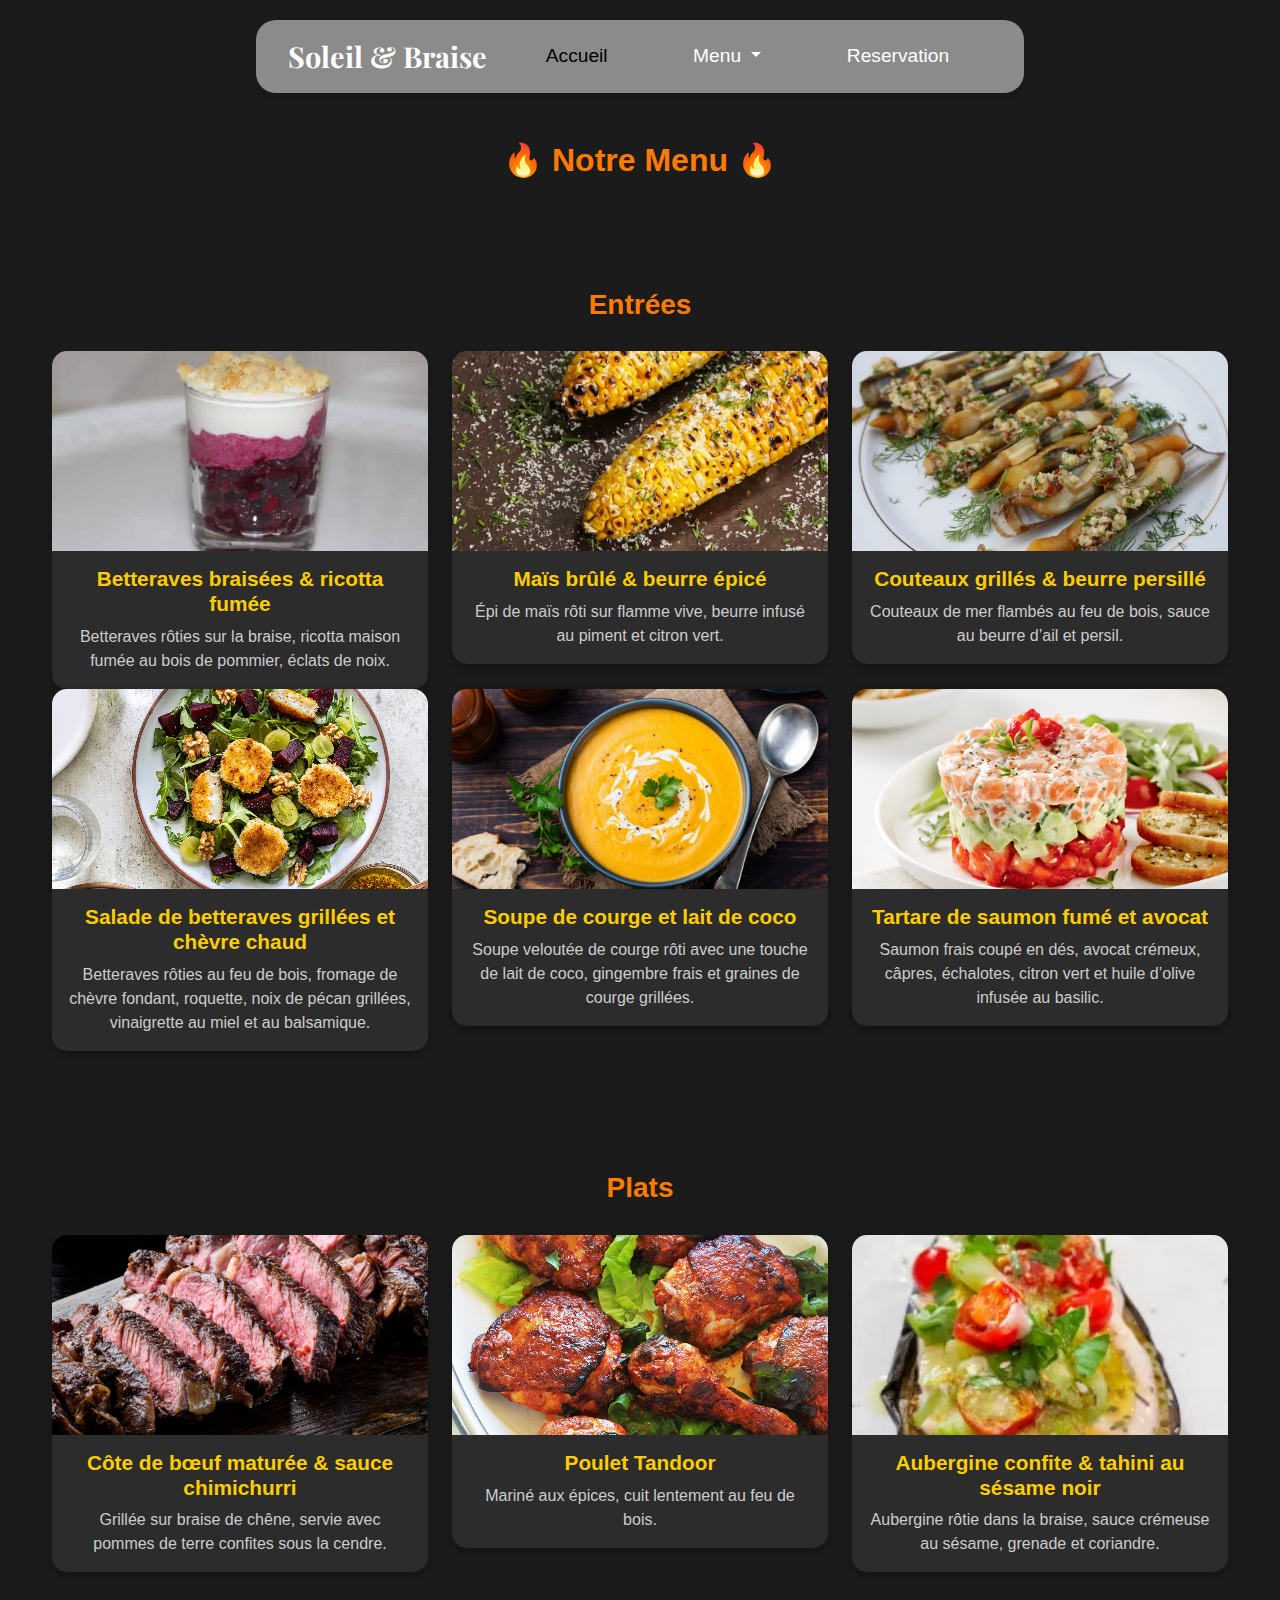
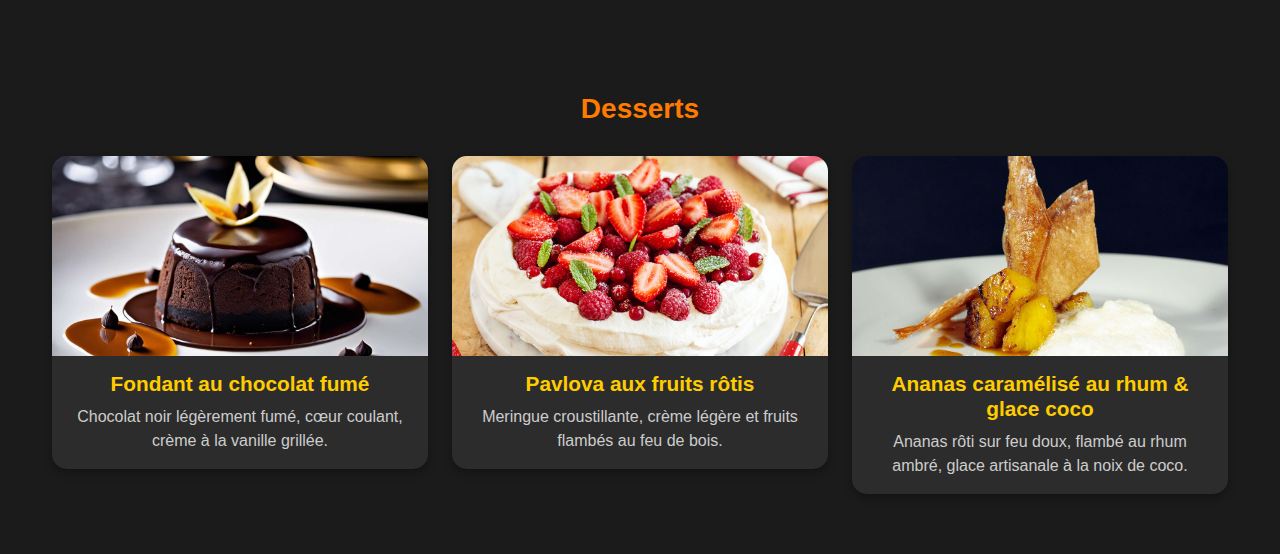
==== src/menu.html @ 096afcff "feat: :art: Ajout entrées" ====
<!DOCTYPE html>
<html lang="fr">
<head>
    <meta charset="UTF-8">
    <meta name="viewport" content="width=device-width, initial-scale=1.0">
    <link href="https://cdn.jsdelivr.net/npm/bootstrap@5.3.3/dist/css/bootstrap.min.css" rel="stylesheet">
    <link rel="stylesheet" href="../assets/css/style.css">
    <link href="https://fonts.googleapis.com/css2?family=Playfair+Display:wght@700&family=Roboto:wght@400;500&display=swap" rel="stylesheet">
    
    <title>Menu</title>
</head>
<body>
    <header >
        <nav class="navbar navbar-expand-lg bg-body-tertiary custom-navbar">
            <div class="container-fluid">
              <a class="navbar-brand" href="#">Soleil & Braise</a>
              <button class="navbar-toggler" type="button" data-bs-toggle="collapse" data-bs-target="#navbarNav" aria-controls="navbarNav" aria-expanded="false" aria-label="Toggle navigation">
                <span class="navbar-toggler-icon"></span>
              </button>
              <div class="collapse navbar-collapse" id="navbarNav">
                <ul class="navbar-nav">
                  <li class="nav-item">
                    <a class="nav-link active" aria-current="page" href="accueil.html">Accueil</a>
                  </li>
                  <li class="nav-item dropdown">
                    <a class="nav-link dropdown-toggle" href="menu.html" role="button" data-bs-toggle="dropdown" aria-expanded="false">
                      Menu
                    </a>
                    <ul class="dropdown-menu">
                      <li><a class="dropdown-item" href="#entrees">Entrées</a></li>
                      <li><a class="dropdown-item" href="#plats">Plats</a></li>
                      <li><a class="dropdown-item" href="#desserts">Desserts</a></li>
                      <li><a class="dropdown-item" href="menu.html.#boisson">Boissons</a></li>
                    </ul>
                  </li>
                  <li class="nav-item">
                    <a class="nav-link" href="reservation.html">Reservation</a>
                  </li>
                  
                </ul>
              </div>
            </div>
        </nav>
    </header>
    <main>

        <div class="container mt-5">
            <h2 class="text-center mb-5">🔥 Notre Menu 🔥</h2>
    
            <!-- Entrées -->
            <section class="menu-section" id="entrees">
                <h3>Entrées</h3>
                <div id="Entrées" class="row">
                    <div class="col-md-4">
                        <div class="card text-center">
                            <img src="../assets/img/bettrave.jpg" class="card-img-top" alt="Betteraves braisées">
                            <div class="card-body">
                                <h5 class="card-title">Betteraves braisées & ricotta fumée</h5>
                                <p class="card-text">Betteraves rôties sur la braise, ricotta maison fumée au bois de pommier, éclats de noix.</p>
                            </div>
                        </div>
                    </div>
                    <div class="col-md-4">
                        <div class="card text-center">
                            <img src="../assets/img/mais.avif" class="card-img-top" alt="Maïs brûlé">
                            <div class="card-body">
                                <h5 class="card-title">Maïs brûlé & beurre épicé</h5>
                                <p class="card-text">Épi de maïs rôti sur flamme vive, beurre infusé au piment et citron vert.</p>
                            </div>
                        </div>
                    </div>
                    <div class="col-md-4">
                        <div class="card text-center">
                            <img src="../assets/img/Couteau.webp" class="card-img-top" alt="Couteaux grillés">
                            <div class="card-body">
                                <h5 class="card-title">Couteaux grillés & beurre persillé</h5>
                                <p class="card-text">Couteaux de mer flambés au feu de bois, sauce au beurre d’ail et persil.</p>
                            </div>
                        </div>
                    </div>
                    
                    <div class="col-md-4">
                        <div class="card text-center">
                            <img src="../assets/img/salade chevre raisin betterave.jpg" class="card-img-top" alt="Salade de betteraves grillées et chèvre chaud">
                            <div class="card-body">
                                <h5 class="card-title">Salade de betteraves grillées et chèvre chaud</h5>
                                <p class="card-text">Betteraves rôties au feu de bois, fromage de chèvre fondant, roquette, noix de pécan grillées, vinaigrette au miel et au balsamique.</p>
                            </div>
                        </div>
                    </div>

                    <div class="col-md-4">
                        <div class="card text-center">
                            <img src="../assets/img/courge.jpg" class="card-img-top" alt="Soupe de courge et lait de coco">
                            <div class="card-body">
                                <h5 class="card-title">Soupe de courge et lait de coco</h5>
                                <p class="card-text">Soupe veloutée de courge rôti avec une touche de lait de coco, gingembre frais et graines de courge grillées.</p>
                            </div>
                        </div>
                    </div>

                    <div class="col-md-4">
                        <div class="card text-center">
                            <img src="../assets/img/tartar.jpg" class="card-img-top" alt="Tartare de saumon fumé et avocat">
                            <div class="card-body">
                                <h5 class="card-title">Tartare de saumon fumé et avocat</h5>
                                <p class="card-text">Saumon frais coupé en dés, avocat crémeux, câpres, échalotes, citron vert et huile d’olive infusée au basilic.</p>
                            </div>
                        </div>
                    </div>
                </div>
            </section>
    
            <!-- Plats -->
            <section class="menu-section" id="plats">
                <h3>Plats</h3>
                <div id="Plats" class="row">
                    <div class="col-md-4">
                        <div class="card text-center">
                            <img src="../assets/img/cote-de-boeuf.jpeg" class="card-img-top" alt="Côte de bœuf">
                            <div class="card-body">
                                <h5 class="card-title">Côte de bœuf maturée & sauce chimichurri</h5>
                                <p class="card-text">Grillée sur braise de chêne, servie avec pommes de terre confites sous la cendre.</p>
                            </div>
                        </div>
                    </div>
                    <div class="col-md-4">
                        <div class="card text-center">
                            <img src="../assets/img/poulet.jpg" class="card-img-top" alt="Poulet Tandoor">
                            <div class="card-body">
                                <h5 class="card-title">Poulet Tandoor</h5>
                                <p class="card-text">Mariné aux épices, cuit lentement au feu de bois.</p>
                            </div>
                        </div>
                    </div>
                    <div class="col-md-4">
                        <div class="card text-center">
                            <img src="../assets/img/aubergine.webp" class="card-img-top" alt="Aubergine confite">
                            <div class="card-body">
                                <h5 class="card-title">Aubergine confite & tahini au sésame noir</h5>
                                <p class="card-text">Aubergine rôtie dans la braise, sauce crémeuse au sésame, grenade et coriandre.</p>
                            </div>
                        </div>
                    </div>
                </div>
            </section>
            <!---Desserts-->
            <section class="menu-section" id="desserts">
                <h3>Desserts</h3>
                <div id="Desserts" class="row">
                    <div class="col-md-4">
                        <div class="card text-center">
                            <img src="../assets/img/fondant.jpg" class="card-img-top" alt="Fondant">
                            <div class="card-body">
                                <h5 class="card-title">Fondant au chocolat fumé</h5>
                                <p class="card-text">Chocolat noir légèrement fumé, cœur coulant, crème à la vanille grillée.</p>
                            </div>
                        </div>
                    </div>
                    <div class="col-md-4">
                        <div class="card text-center">
                            <img src="../assets/img/Pavlova.jpg" class="card-img-top" alt="Pavlova">
                            <div class="card-body">
                                <h5 class="card-title">Pavlova aux fruits rôtis</h5>
                                <p class="card-text">Meringue croustillante, crème légère et fruits flambés au feu de bois.</p>
                            </div>
                        </div>
                    </div>
                    <div class="col-md-4">
                        <div class="card text-center">
                            <img src="../assets/img/ananas.jpg" class="card-img-top" alt="ananas">
                            <div class="card-body">
                                <h5 class="card-title">Ananas caramélisé au rhum & glace coco</h5>
                                <p class="card-text">Ananas rôti sur feu doux, flambé au rhum ambré, glace artisanale à la noix de coco.</p>
                            </div>
                        </div>
                    </div>
                </div>
            </section>
        </div>
    </main>
    <script src="https://cdn.jsdelivr.net/npm/bootstrap@5.3.3/dist/js/bootstrap.bundle.min.js"></script>
</body>
</html>
---- assets/css/style.css ----
.custom-navbar {
    background-color: #8B8B8B !important;
    
    
    width: 60%; 
    margin: 20px auto; 
    border-radius: 20px; 
    padding: 10px 20px;
    box-shadow: 0px 4px 6px rgba(0, 0, 0, 0.1); 
    background-color: rgba(255, 255, 255, 0.9); 
    
    
}
.navbar-brand {
    font-family: 'Playfair Display', serif;
    font-size: 1.8rem;
    font-weight: bold;
    color: #fff; 
}
body {
    background-color: #1b1b1b;
    color: white;
    font-family: 'Poppins', sans-serif;
}
.reservation-container {
    max-width: 500px;
    margin: 50px auto;
    padding: 30px;
    background: #2c2c2c;
    border-radius: 15px;
    box-shadow: 0px 4px 8px rgba(0, 0, 0, 0.3);
}
.reservation-container h2 {
    text-align: center;
    color: #ff7b00;
    margin-bottom: 20px;
}
.btn-reserver {
    width: 100%;
    background: #ff7b00;
    color: white;
    font-size: 1.2rem;
    font-weight: bold;
}
.btn-reserver:hover {
    background: #ff5500;
}
.navbar-nav {
    width: 100%;
    display: flex;
    justify-content: space-around; 
}


.navbar-nav .nav-link {
    font-size: 1.2rem;
    color: #fff;
    padding: 10px 20px;
    border-radius: 20px;
}

.voir_menu{
    background-color: #C9A66B !important;
    color: #2C2C2C !important;
}

.reserver{
    background-color: #8B8B8B !important;
}
.description{
    display: flex;
    justify-content: center;
}
body {
    background-color: #1b1b1b; 
    color: #fff; 
    font-family: 'Poppins', sans-serif;
}

h2, h3 {
    color: #ff7b00; 
    font-weight: bold;
}

.container {
    max-width: 1200px;
    margin: auto;
}

.card {
    background: #2c2c2c; 
    border: none;
    border-radius: 15px; 
    box-shadow: 0px 4px 8px rgba(0, 0, 0, 0.3); 
}

.card:hover {
    transform: scale(1.05); 
    box-shadow: 0px 6px 12px rgba(0, 0, 0, 0.5);
}

.card-img-top {
    border-top-left-radius: 15px;
    border-top-right-radius: 15px;
    height: 200px;
    object-fit: cover;
}

.card-title {
    font-size: 1.3rem;
    color: #ffcc00; 
    font-weight: bold;
}

.card-text {
    color: #ccc;
}

.menu-section {
    padding: 60px 0;
    text-align: center;
}

.menu-section h3 {
    margin-bottom: 30px;
}

/* Responsive Design */
@media (max-width: 768px) {
    .card {
        margin-bottom: 20px;
    }
}
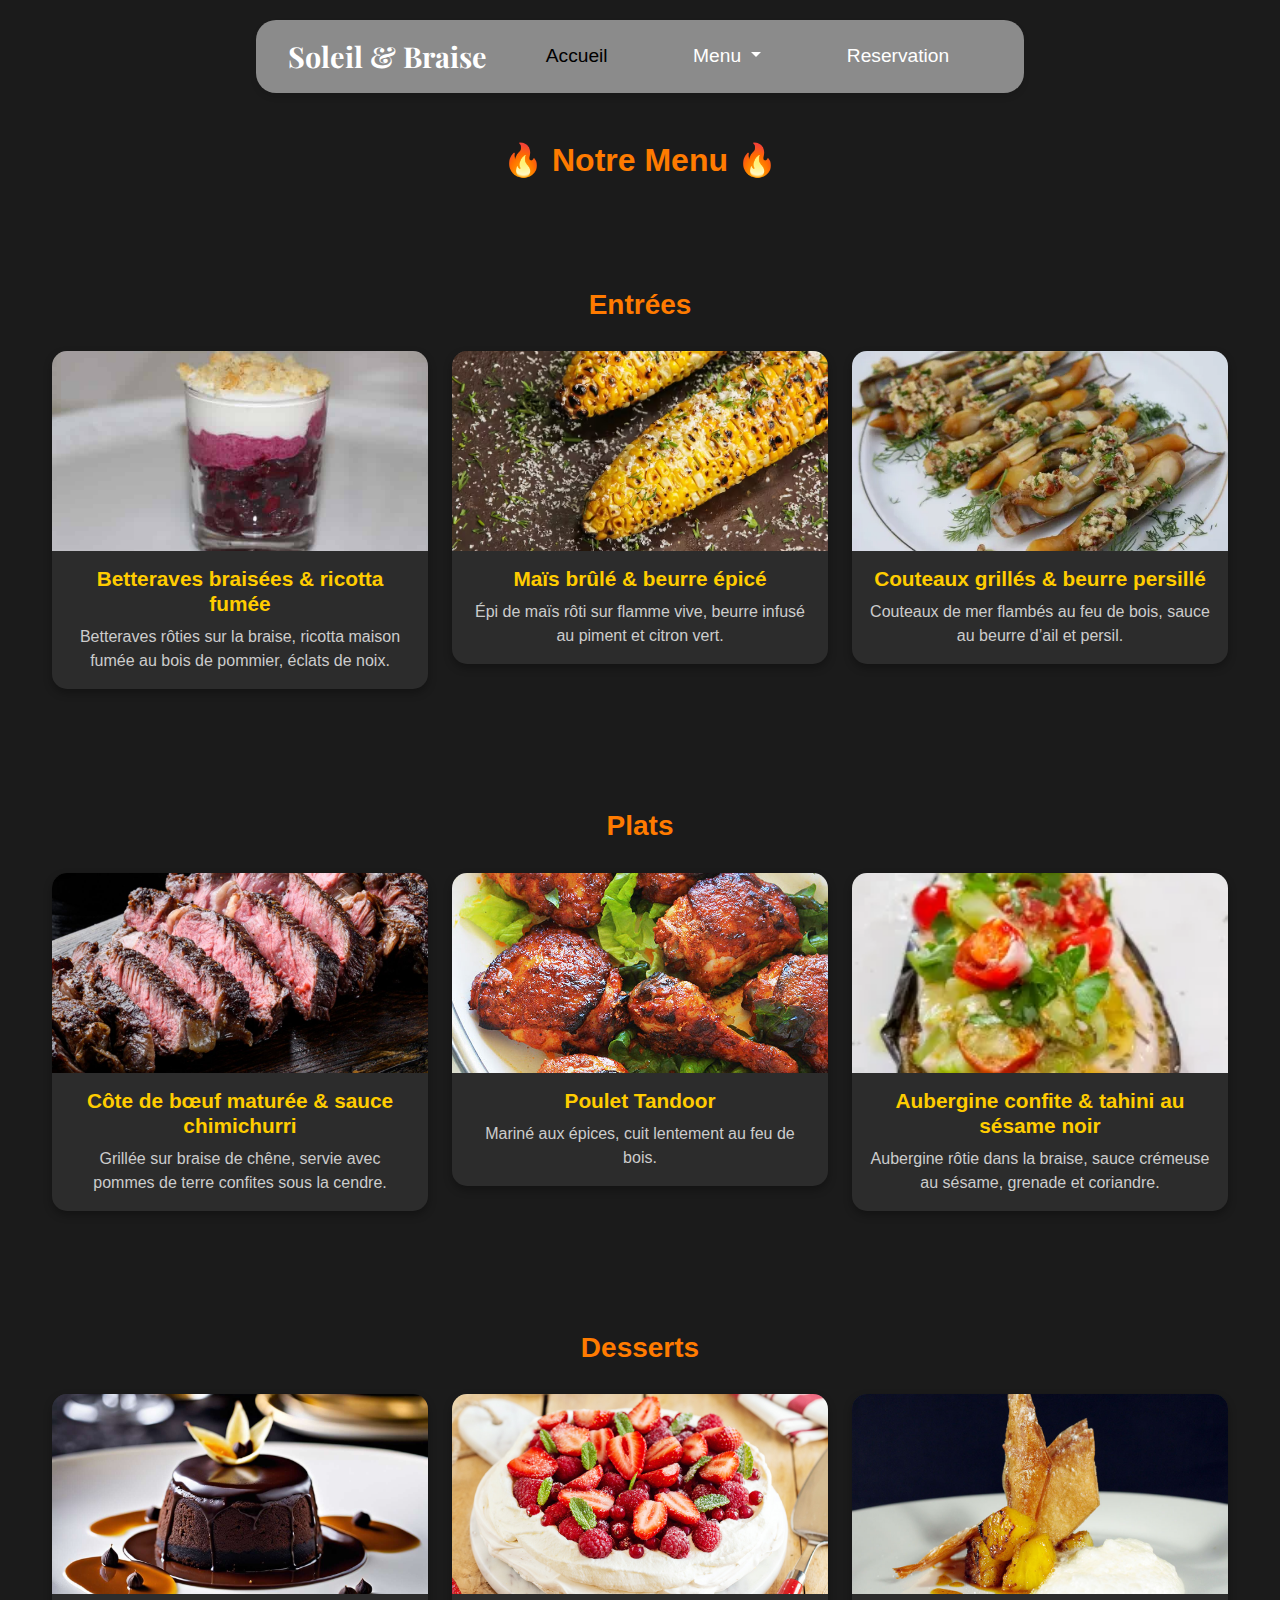
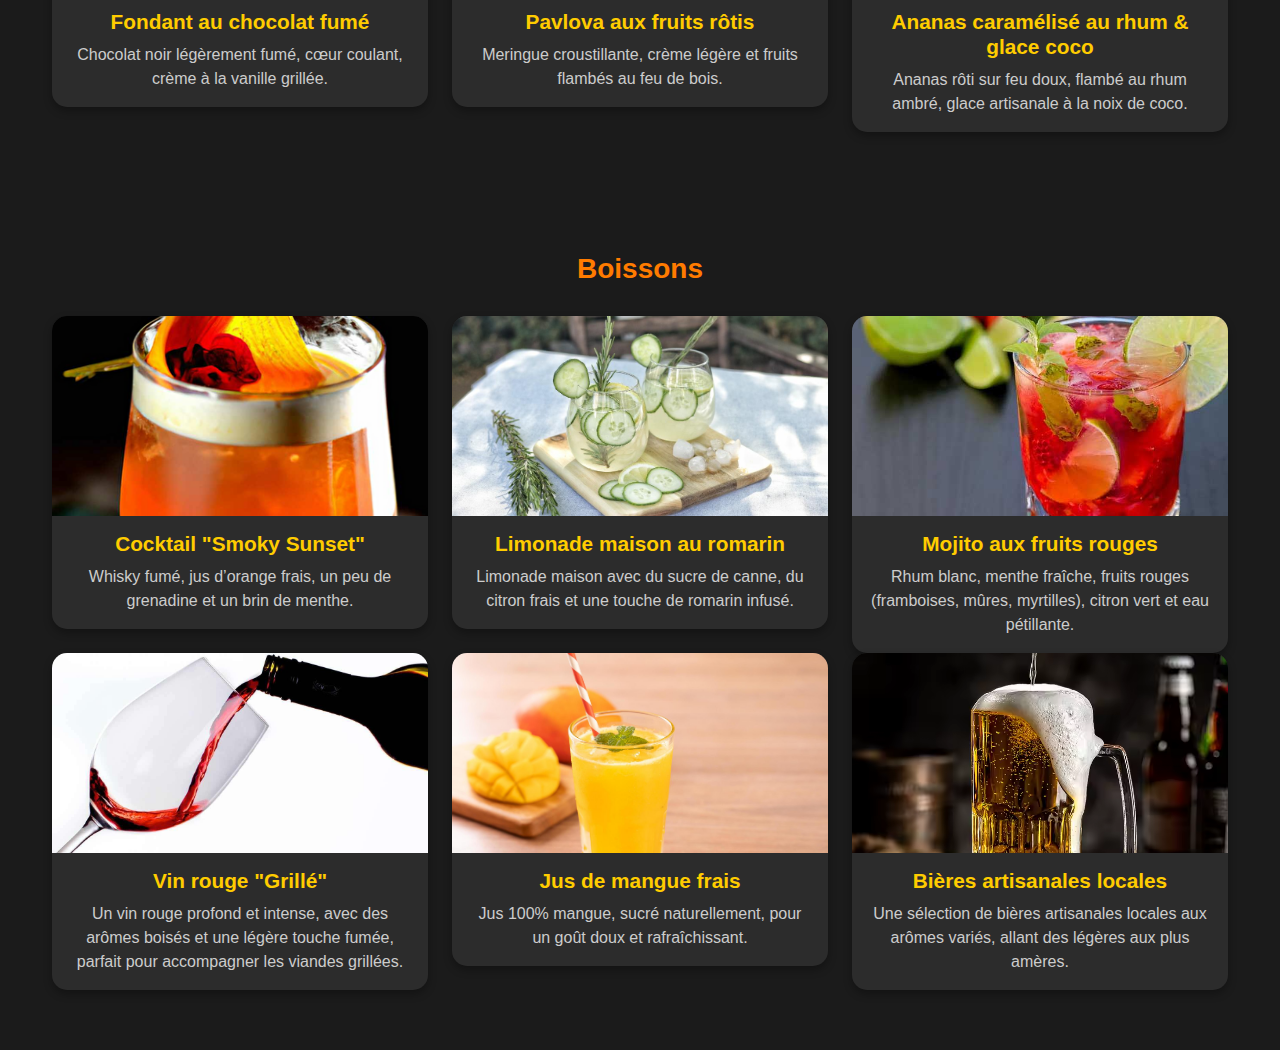
==== commit 2aec034f: "fix: :bug: Modification alt" ====
--- a/src/menu.html
+++ b/src/menu.html
@@ -51,6 +51,7 @@
             <section class="menu-section" id="entrees">
                 <h3>Entrées</h3>
                 <div id="Entrées" class="row">
+
                     <div class="col-md-4">
                         <div class="card text-center">
                             <img src="../assets/img/bettrave.jpg" class="card-img-top" alt="Betteraves braisées">
@@ -60,6 +61,7 @@
                             </div>
                         </div>
                     </div>
+
                     <div class="col-md-4">
                         <div class="card text-center">
                             <img src="../assets/img/mais.avif" class="card-img-top" alt="Maïs brûlé">
@@ -69,6 +71,7 @@
                             </div>
                         </div>
                     </div>
+
                     <div class="col-md-4">
                         <div class="card text-center">
                             <img src="../assets/img/Couteau.webp" class="card-img-top" alt="Couteaux grillés">
@@ -78,43 +81,15 @@
                             </div>
                         </div>
                     </div>
-                    
-                    <div class="col-md-4">
-                        <div class="card text-center">
-                            <img src="../assets/img/salade chevre raisin betterave.jpg" class="card-img-top" alt="Salade de betteraves grillées et chèvre chaud">
-                            <div class="card-body">
-                                <h5 class="card-title">Salade de betteraves grillées et chèvre chaud</h5>
-                                <p class="card-text">Betteraves rôties au feu de bois, fromage de chèvre fondant, roquette, noix de pécan grillées, vinaigrette au miel et au balsamique.</p>
-                            </div>
-                        </div>
-                    </div>
-
-                    <div class="col-md-4">
-                        <div class="card text-center">
-                            <img src="../assets/img/courge.jpg" class="card-img-top" alt="Soupe de courge et lait de coco">
-                            <div class="card-body">
-                                <h5 class="card-title">Soupe de courge et lait de coco</h5>
-                                <p class="card-text">Soupe veloutée de courge rôti avec une touche de lait de coco, gingembre frais et graines de courge grillées.</p>
-                            </div>
-                        </div>
-                    </div>
-
-                    <div class="col-md-4">
-                        <div class="card text-center">
-                            <img src="../assets/img/tartar.jpg" class="card-img-top" alt="Tartare de saumon fumé et avocat">
-                            <div class="card-body">
-                                <h5 class="card-title">Tartare de saumon fumé et avocat</h5>
-                                <p class="card-text">Saumon frais coupé en dés, avocat crémeux, câpres, échalotes, citron vert et huile d’olive infusée au basilic.</p>
-                            </div>
-                        </div>
-                    </div>
-                </div>
-            </section>
+                </div>
+            </section>
+
     
             <!-- Plats -->
             <section class="menu-section" id="plats">
                 <h3>Plats</h3>
                 <div id="Plats" class="row">
+
                     <div class="col-md-4">
                         <div class="card text-center">
                             <img src="../assets/img/cote-de-boeuf.jpeg" class="card-img-top" alt="Côte de bœuf">
@@ -124,6 +99,7 @@
                             </div>
                         </div>
                     </div>
+
                     <div class="col-md-4">
                         <div class="card text-center">
                             <img src="../assets/img/poulet.jpg" class="card-img-top" alt="Poulet Tandoor">
@@ -133,6 +109,7 @@
                             </div>
                         </div>
                     </div>
+
                     <div class="col-md-4">
                         <div class="card text-center">
                             <img src="../assets/img/aubergine.webp" class="card-img-top" alt="Aubergine confite">
@@ -144,10 +121,13 @@
                     </div>
                 </div>
             </section>
+
+
             <!---Desserts-->
             <section class="menu-section" id="desserts">
                 <h3>Desserts</h3>
                 <div id="Desserts" class="row">
+
                     <div class="col-md-4">
                         <div class="card text-center">
                             <img src="../assets/img/fondant.jpg" class="card-img-top" alt="Fondant">
@@ -157,6 +137,7 @@
                             </div>
                         </div>
                     </div>
+
                     <div class="col-md-4">
                         <div class="card text-center">
                             <img src="../assets/img/Pavlova.jpg" class="card-img-top" alt="Pavlova">
@@ -166,6 +147,7 @@
                             </div>
                         </div>
                     </div>
+
                     <div class="col-md-4">
                         <div class="card text-center">
                             <img src="../assets/img/ananas.jpg" class="card-img-top" alt="ananas">
@@ -175,6 +157,72 @@
                             </div>
                         </div>
                     </div>
+                </div>
+            </section>
+
+
+            <!---Boisson-->
+            <section class="menu-section" id="boisson">
+                <h3>Boissons</h3>
+                <div  class="row">
+                    <div class="col-md-4">
+                        <div class="card text-center">
+                            <img src="../assets/img/Whisky_fume.png" class="card-img-top" alt="Cocktail Smoky Sunset">
+                            <div class="card-body">
+                                <h5 class="card-title">Cocktail "Smoky Sunset"</h5>
+                                <p class="card-text">Whisky fumé, jus d’orange frais, un peu de grenadine et un brin de menthe.</p>
+                            </div>
+                        </div>
+                    </div>
+                    <div class="col-md-4">
+                        <div class="card text-center">
+                            <img src="../assets/img/limonade.jpeg" class="card-img-top" alt="Limonade maison au romarin">
+                            <div class="card-body">
+                                <h5 class="card-title">Limonade maison au romarin</h5>
+                                <p class="card-text">Limonade maison avec du sucre de canne, du citron frais et une touche de romarin infusé.</p>
+                            </div>
+                        </div>
+                    </div>
+                    <div class="col-md-4">
+                        <div class="card text-center">
+                            <img src="../assets/img/Mojito.jpg" class="card-img-top" alt="Mojito aux fruits rouges">
+                            <div class="card-body">
+                                <h5 class="card-title">Mojito aux fruits rouges</h5>
+                                <p class="card-text">Rhum blanc, menthe fraîche, fruits rouges (framboises, mûres, myrtilles), citron vert et eau pétillante.</p>
+                            </div>
+                        </div>
+                    </div>
+
+                    <div class="col-md-4">
+                        <div class="card text-center">
+                            <img src="../assets/img/vin.jpg" class="card-img-top" alt="Vin rouge Grillé">
+                            <div class="card-body">
+                                <h5 class="card-title">Vin rouge "Grillé"</h5>
+                                <p class="card-text">Un vin rouge profond et intense, avec des arômes boisés et une légère touche fumée, parfait pour accompagner les viandes grillées.</p>
+                            </div>
+                        </div>
+                    </div>
+
+                    <div class="col-md-4">
+                        <div class="card text-center">
+                            <img src="../assets/img/mangue.jpg" class="card-img-top" alt="Jus de mangue frais">
+                            <div class="card-body">
+                                <h5 class="card-title">Jus de mangue frais</h5>
+                                <p class="card-text">Jus 100% mangue, sucré naturellement, pour un goût doux et rafraîchissant.</p>
+                            </div>
+                        </div>
+                    </div>
+
+                    <div class="col-md-4">
+                        <div class="card text-center">
+                            <img src="../assets/img/biere.avif" class="card-img-top" alt="Bières artisanales locales">
+                            <div class="card-body">
+                                <h5 class="card-title">Bières artisanales locales</h5>
+                                <p class="card-text">Une sélection de bières artisanales locales aux arômes variés, allant des légères aux plus amères.</p>
+                            </div>
+                        </div>
+                    </div>
+
                 </div>
             </section>
         </div>
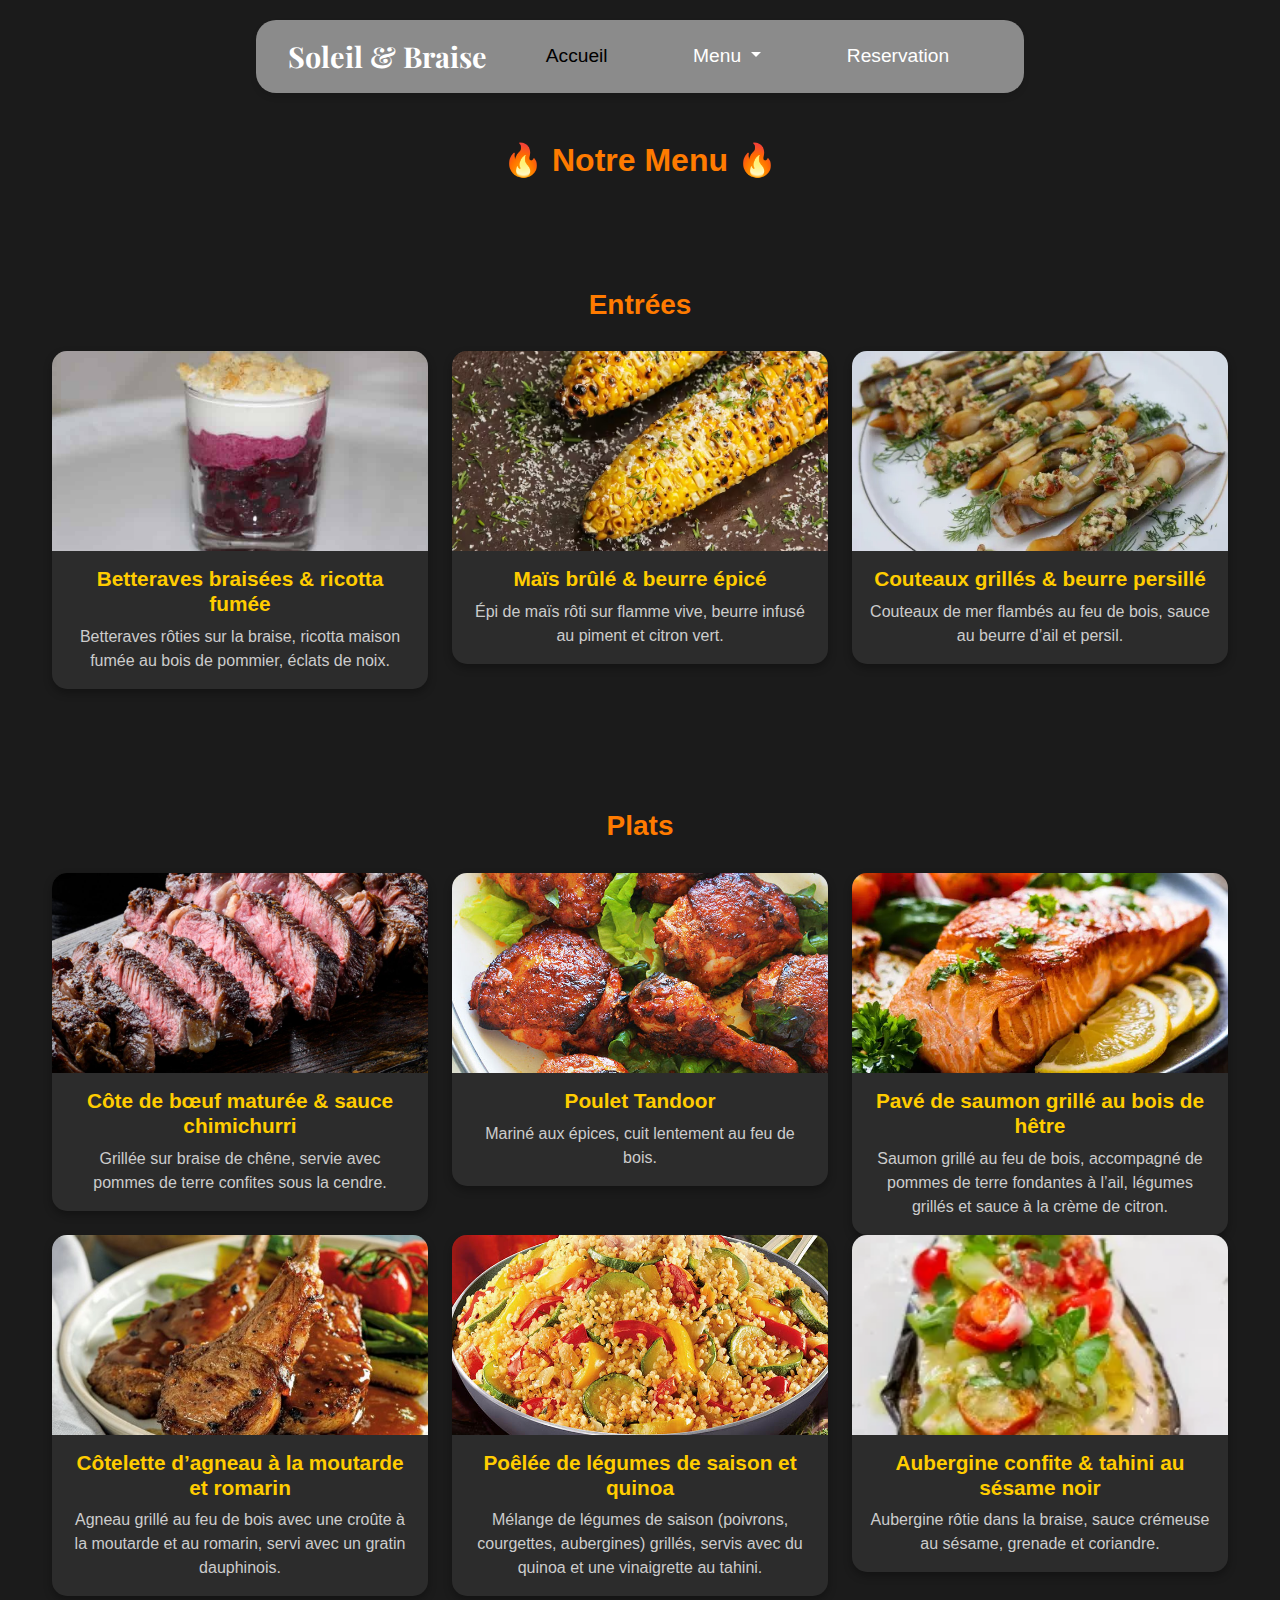
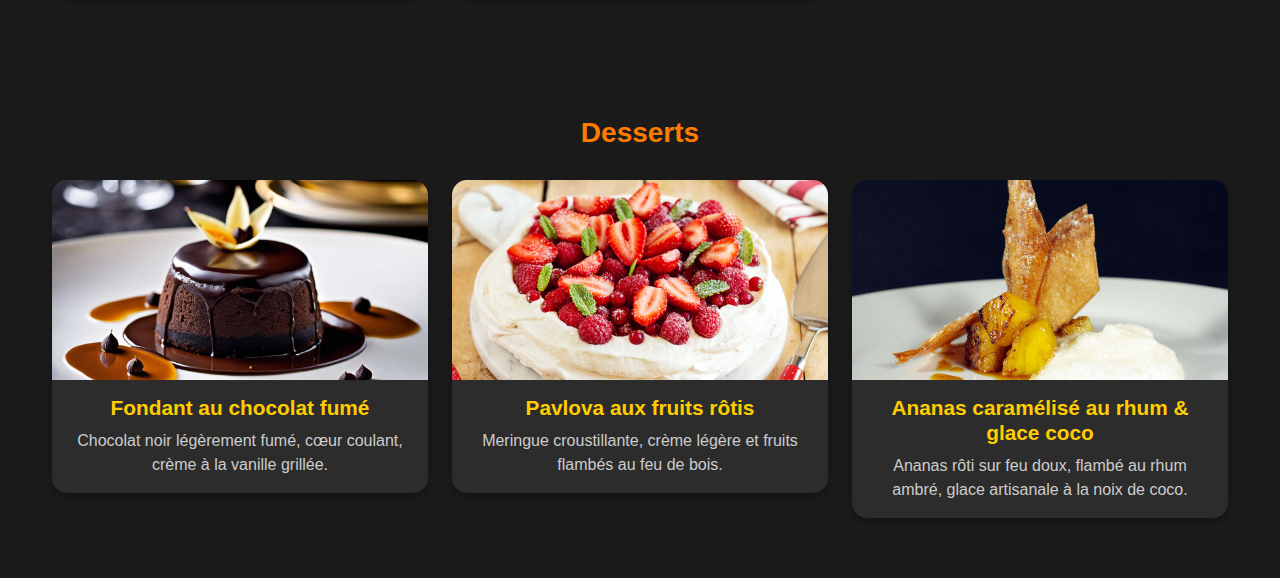
==== commit e21ebf99: "feat: Ajout plats" ====
--- a/src/menu.html
+++ b/src/menu.html
@@ -51,7 +51,6 @@
             <section class="menu-section" id="entrees">
                 <h3>Entrées</h3>
                 <div id="Entrées" class="row">
-
                     <div class="col-md-4">
                         <div class="card text-center">
                             <img src="../assets/img/bettrave.jpg" class="card-img-top" alt="Betteraves braisées">
@@ -61,7 +60,6 @@
                             </div>
                         </div>
                     </div>
-
                     <div class="col-md-4">
                         <div class="card text-center">
                             <img src="../assets/img/mais.avif" class="card-img-top" alt="Maïs brûlé">
@@ -71,7 +69,6 @@
                             </div>
                         </div>
                     </div>
-
                     <div class="col-md-4">
                         <div class="card text-center">
                             <img src="../assets/img/Couteau.webp" class="card-img-top" alt="Couteaux grillés">
@@ -83,7 +80,6 @@
                     </div>
                 </div>
             </section>
-
     
             <!-- Plats -->
             <section class="menu-section" id="plats">
@@ -112,6 +108,36 @@
 
                     <div class="col-md-4">
                         <div class="card text-center">
+                            <img src="../assets/img/pave_saumon.webp" class="card-img-top" alt="Pavé de saumon grillé au bois de hêtre">
+                            <div class="card-body">
+                                <h5 class="card-title">Pavé de saumon grillé au bois de hêtre</h5>
+                                <p class="card-text">Saumon grillé au feu de bois, accompagné de pommes de terre fondantes à l’ail, légumes grillés et sauce à la crème de citron.</p>
+                            </div>
+                        </div>
+                    </div>
+
+                    <div class="col-md-4">
+                        <div class="card text-center">
+                            <img src="../assets/img/Cotelettes-d-agneau.jpg" class="card-img-top" alt="Côtelette d’agneau à la moutarde et romarin">
+                            <div class="card-body">
+                                <h5 class="card-title">Côtelette d’agneau à la moutarde et romarin</h5>
+                                <p class="card-text">Agneau grillé au feu de bois avec une croûte à la moutarde et au romarin, servi avec un gratin dauphinois.</p>
+                            </div>
+                        </div>
+                    </div>
+
+                    <div class="col-md-4">
+                        <div class="card text-center">
+                            <img src="../assets/img/poelee-legumes-cereales-quinoa.jpg" class="card-img-top" alt="Poêlée de légumes de saison et quinoa">
+                            <div class="card-body">
+                                <h5 class="card-title">Poêlée de légumes de saison et quinoa</h5>
+                                <p class="card-text">Mélange de légumes de saison (poivrons, courgettes, aubergines) grillés, servis avec du quinoa et une vinaigrette au tahini.</p>
+                            </div>
+                        </div>
+                    </div>
+
+                    <div class="col-md-4">
+                        <div class="card text-center">
                             <img src="../assets/img/aubergine.webp" class="card-img-top" alt="Aubergine confite">
                             <div class="card-body">
                                 <h5 class="card-title">Aubergine confite & tahini au sésame noir</h5>
@@ -119,15 +145,13 @@
                             </div>
                         </div>
                     </div>
+
                 </div>
             </section>
-
-
             <!---Desserts-->
             <section class="menu-section" id="desserts">
                 <h3>Desserts</h3>
                 <div id="Desserts" class="row">
-
                     <div class="col-md-4">
                         <div class="card text-center">
                             <img src="../assets/img/fondant.jpg" class="card-img-top" alt="Fondant">
@@ -137,7 +161,6 @@
                             </div>
                         </div>
                     </div>
-
                     <div class="col-md-4">
                         <div class="card text-center">
                             <img src="../assets/img/Pavlova.jpg" class="card-img-top" alt="Pavlova">
@@ -147,7 +170,6 @@
                             </div>
                         </div>
                     </div>
-
                     <div class="col-md-4">
                         <div class="card text-center">
                             <img src="../assets/img/ananas.jpg" class="card-img-top" alt="ananas">
@@ -159,72 +181,6 @@
                     </div>
                 </div>
             </section>
-
-
-            <!---Boisson-->
-            <section class="menu-section" id="boisson">
-                <h3>Boissons</h3>
-                <div  class="row">
-                    <div class="col-md-4">
-                        <div class="card text-center">
-                            <img src="../assets/img/Whisky_fume.png" class="card-img-top" alt="Cocktail Smoky Sunset">
-                            <div class="card-body">
-                                <h5 class="card-title">Cocktail "Smoky Sunset"</h5>
-                                <p class="card-text">Whisky fumé, jus d’orange frais, un peu de grenadine et un brin de menthe.</p>
-                            </div>
-                        </div>
-                    </div>
-                    <div class="col-md-4">
-                        <div class="card text-center">
-                            <img src="../assets/img/limonade.jpeg" class="card-img-top" alt="Limonade maison au romarin">
-                            <div class="card-body">
-                                <h5 class="card-title">Limonade maison au romarin</h5>
-                                <p class="card-text">Limonade maison avec du sucre de canne, du citron frais et une touche de romarin infusé.</p>
-                            </div>
-                        </div>
-                    </div>
-                    <div class="col-md-4">
-                        <div class="card text-center">
-                            <img src="../assets/img/Mojito.jpg" class="card-img-top" alt="Mojito aux fruits rouges">
-                            <div class="card-body">
-                                <h5 class="card-title">Mojito aux fruits rouges</h5>
-                                <p class="card-text">Rhum blanc, menthe fraîche, fruits rouges (framboises, mûres, myrtilles), citron vert et eau pétillante.</p>
-                            </div>
-                        </div>
-                    </div>
-
-                    <div class="col-md-4">
-                        <div class="card text-center">
-                            <img src="../assets/img/vin.jpg" class="card-img-top" alt="Vin rouge Grillé">
-                            <div class="card-body">
-                                <h5 class="card-title">Vin rouge "Grillé"</h5>
-                                <p class="card-text">Un vin rouge profond et intense, avec des arômes boisés et une légère touche fumée, parfait pour accompagner les viandes grillées.</p>
-                            </div>
-                        </div>
-                    </div>
-
-                    <div class="col-md-4">
-                        <div class="card text-center">
-                            <img src="../assets/img/mangue.jpg" class="card-img-top" alt="Jus de mangue frais">
-                            <div class="card-body">
-                                <h5 class="card-title">Jus de mangue frais</h5>
-                                <p class="card-text">Jus 100% mangue, sucré naturellement, pour un goût doux et rafraîchissant.</p>
-                            </div>
-                        </div>
-                    </div>
-
-                    <div class="col-md-4">
-                        <div class="card text-center">
-                            <img src="../assets/img/biere.avif" class="card-img-top" alt="Bières artisanales locales">
-                            <div class="card-body">
-                                <h5 class="card-title">Bières artisanales locales</h5>
-                                <p class="card-text">Une sélection de bières artisanales locales aux arômes variés, allant des légères aux plus amères.</p>
-                            </div>
-                        </div>
-                    </div>
-
-                </div>
-            </section>
         </div>
     </main>
     <script src="https://cdn.jsdelivr.net/npm/bootstrap@5.3.3/dist/js/bootstrap.bundle.min.js"></script>
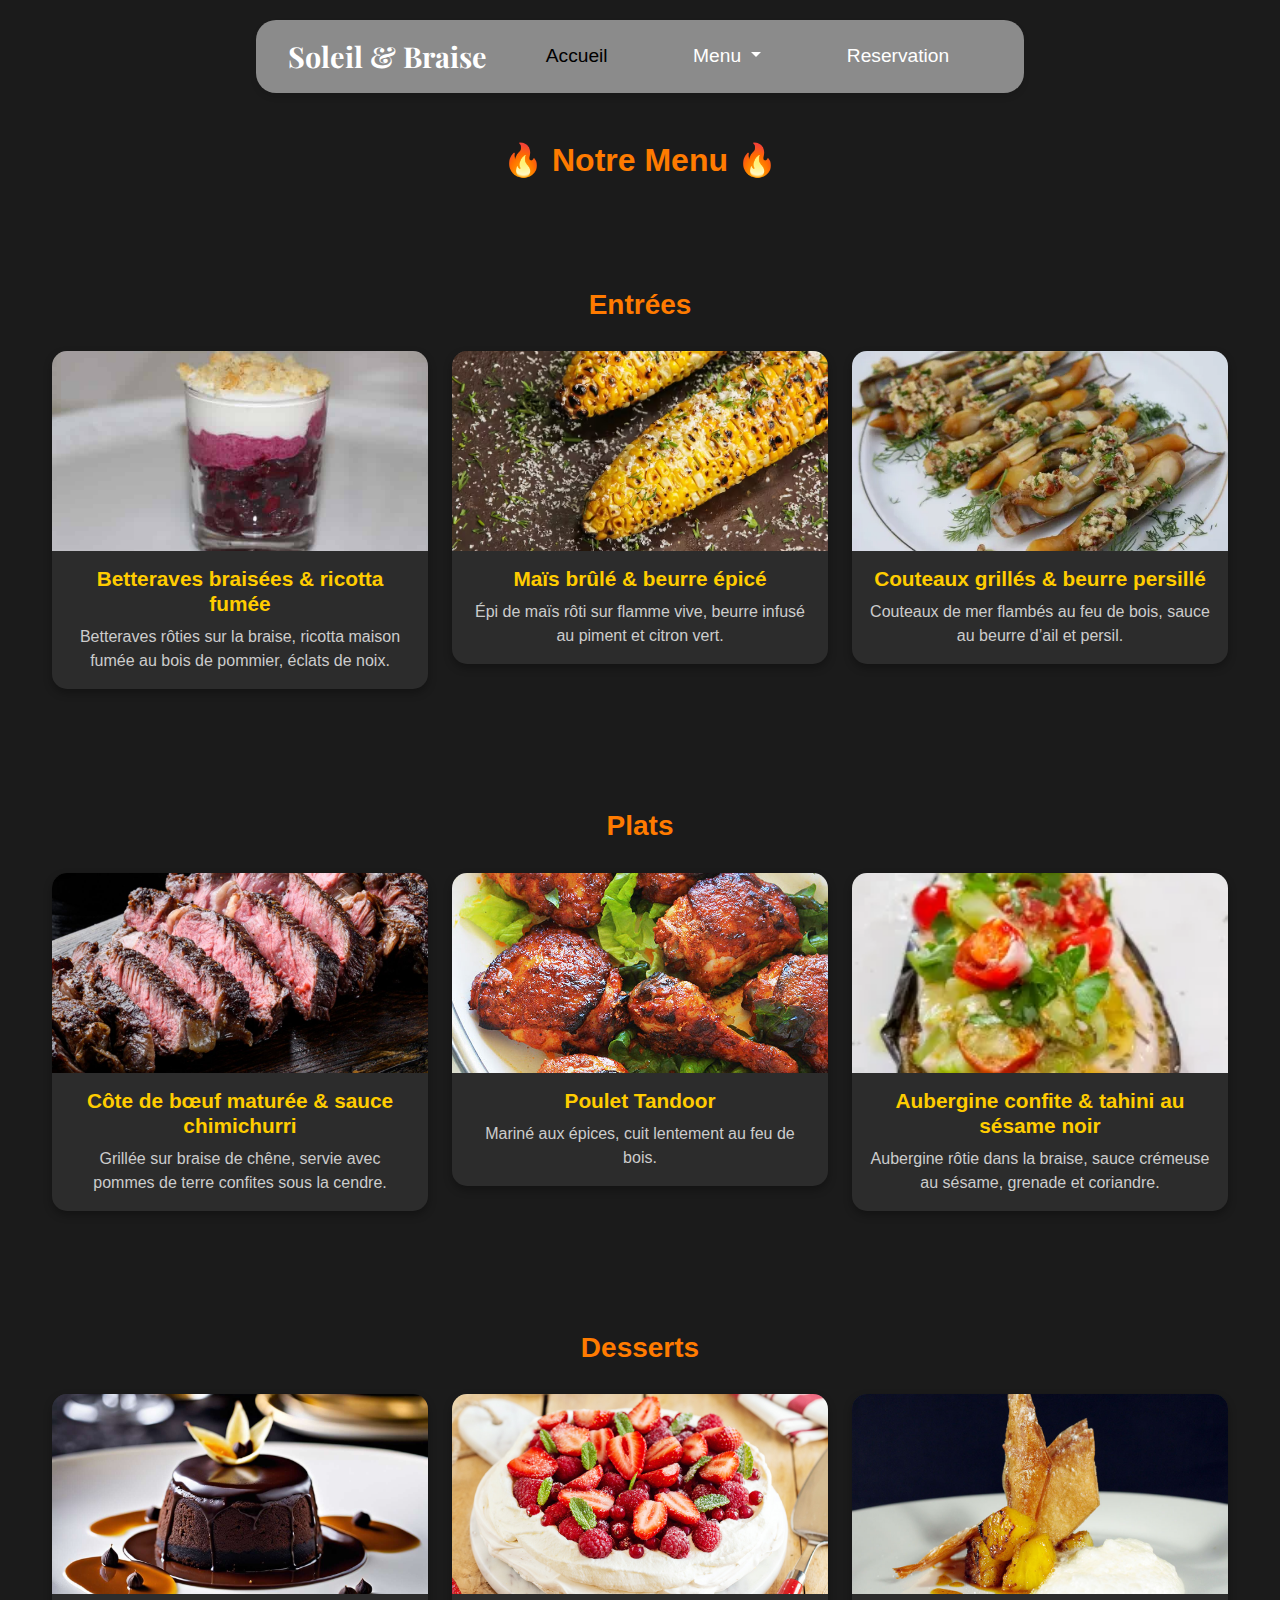
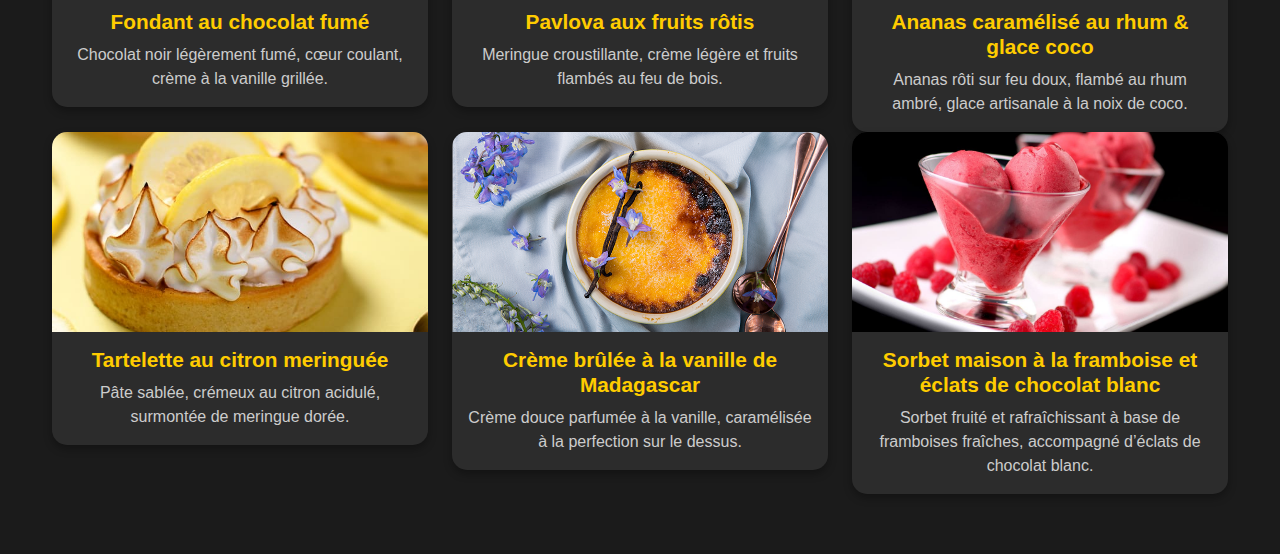
==== commit 17b06b15: "fix: Ajout dessert" ====
--- a/src/menu.html
+++ b/src/menu.html
@@ -85,7 +85,6 @@
             <section class="menu-section" id="plats">
                 <h3>Plats</h3>
                 <div id="Plats" class="row">
-
                     <div class="col-md-4">
                         <div class="card text-center">
                             <img src="../assets/img/cote-de-boeuf.jpeg" class="card-img-top" alt="Côte de bœuf">
@@ -95,7 +94,6 @@
                             </div>
                         </div>
                     </div>
-
                     <div class="col-md-4">
                         <div class="card text-center">
                             <img src="../assets/img/poulet.jpg" class="card-img-top" alt="Poulet Tandoor">
@@ -105,37 +103,6 @@
                             </div>
                         </div>
                     </div>
-
-                    <div class="col-md-4">
-                        <div class="card text-center">
-                            <img src="../assets/img/pave_saumon.webp" class="card-img-top" alt="Pavé de saumon grillé au bois de hêtre">
-                            <div class="card-body">
-                                <h5 class="card-title">Pavé de saumon grillé au bois de hêtre</h5>
-                                <p class="card-text">Saumon grillé au feu de bois, accompagné de pommes de terre fondantes à l’ail, légumes grillés et sauce à la crème de citron.</p>
-                            </div>
-                        </div>
-                    </div>
-
-                    <div class="col-md-4">
-                        <div class="card text-center">
-                            <img src="../assets/img/Cotelettes-d-agneau.jpg" class="card-img-top" alt="Côtelette d’agneau à la moutarde et romarin">
-                            <div class="card-body">
-                                <h5 class="card-title">Côtelette d’agneau à la moutarde et romarin</h5>
-                                <p class="card-text">Agneau grillé au feu de bois avec une croûte à la moutarde et au romarin, servi avec un gratin dauphinois.</p>
-                            </div>
-                        </div>
-                    </div>
-
-                    <div class="col-md-4">
-                        <div class="card text-center">
-                            <img src="../assets/img/poelee-legumes-cereales-quinoa.jpg" class="card-img-top" alt="Poêlée de légumes de saison et quinoa">
-                            <div class="card-body">
-                                <h5 class="card-title">Poêlée de légumes de saison et quinoa</h5>
-                                <p class="card-text">Mélange de légumes de saison (poivrons, courgettes, aubergines) grillés, servis avec du quinoa et une vinaigrette au tahini.</p>
-                            </div>
-                        </div>
-                    </div>
-
                     <div class="col-md-4">
                         <div class="card text-center">
                             <img src="../assets/img/aubergine.webp" class="card-img-top" alt="Aubergine confite">
@@ -145,7 +112,6 @@
                             </div>
                         </div>
                     </div>
-
                 </div>
             </section>
             <!---Desserts-->
@@ -179,6 +145,35 @@
                             </div>
                         </div>
                     </div>
+
+                    <div class="col-md-4">
+                        <div class="card text-center">
+                            <img src="../assets/img/tartelette-citron.jpg" class="card-img-top" alt="Tartelette au citron meringuée">
+                            <div class="card-body">
+                                <h5 class="card-title">Tartelette au citron meringuée</h5>
+                                <p class="card-text">Pâte sablée, crémeux au citron acidulé, surmontée de meringue dorée.</p>
+                            </div>
+                        </div>
+                    </div>
+                    <div class="col-md-4">
+                        <div class="card text-center">
+                            <img src="../assets/img/creme_brulee.webp" class="card-img-top" alt="Crème brûlée à la vanille de Madagascar">
+                            <div class="card-body">
+                                <h5 class="card-title">Crème brûlée à la vanille de Madagascar</h5>
+                                <p class="card-text">Crème douce parfumée à la vanille, caramélisée à la perfection sur le dessus.</p>
+                            </div>
+                        </div>
+                    </div>
+                    <div class="col-md-4">
+                        <div class="card text-center">
+                            <img src="../assets/img/sorbet-framboise.jpg" class="card-img-top" alt="ananas">
+                            <div class="card-body">
+                                <h5 class="card-title">Sorbet maison à la framboise et éclats de chocolat blanc</h5>
+                                <p class="card-text">Sorbet fruité et rafraîchissant à base de framboises fraîches, accompagné d’éclats de chocolat blanc.
+                                </p>
+                            </div>
+                        </div>
+                    </div>
                 </div>
             </section>
         </div>
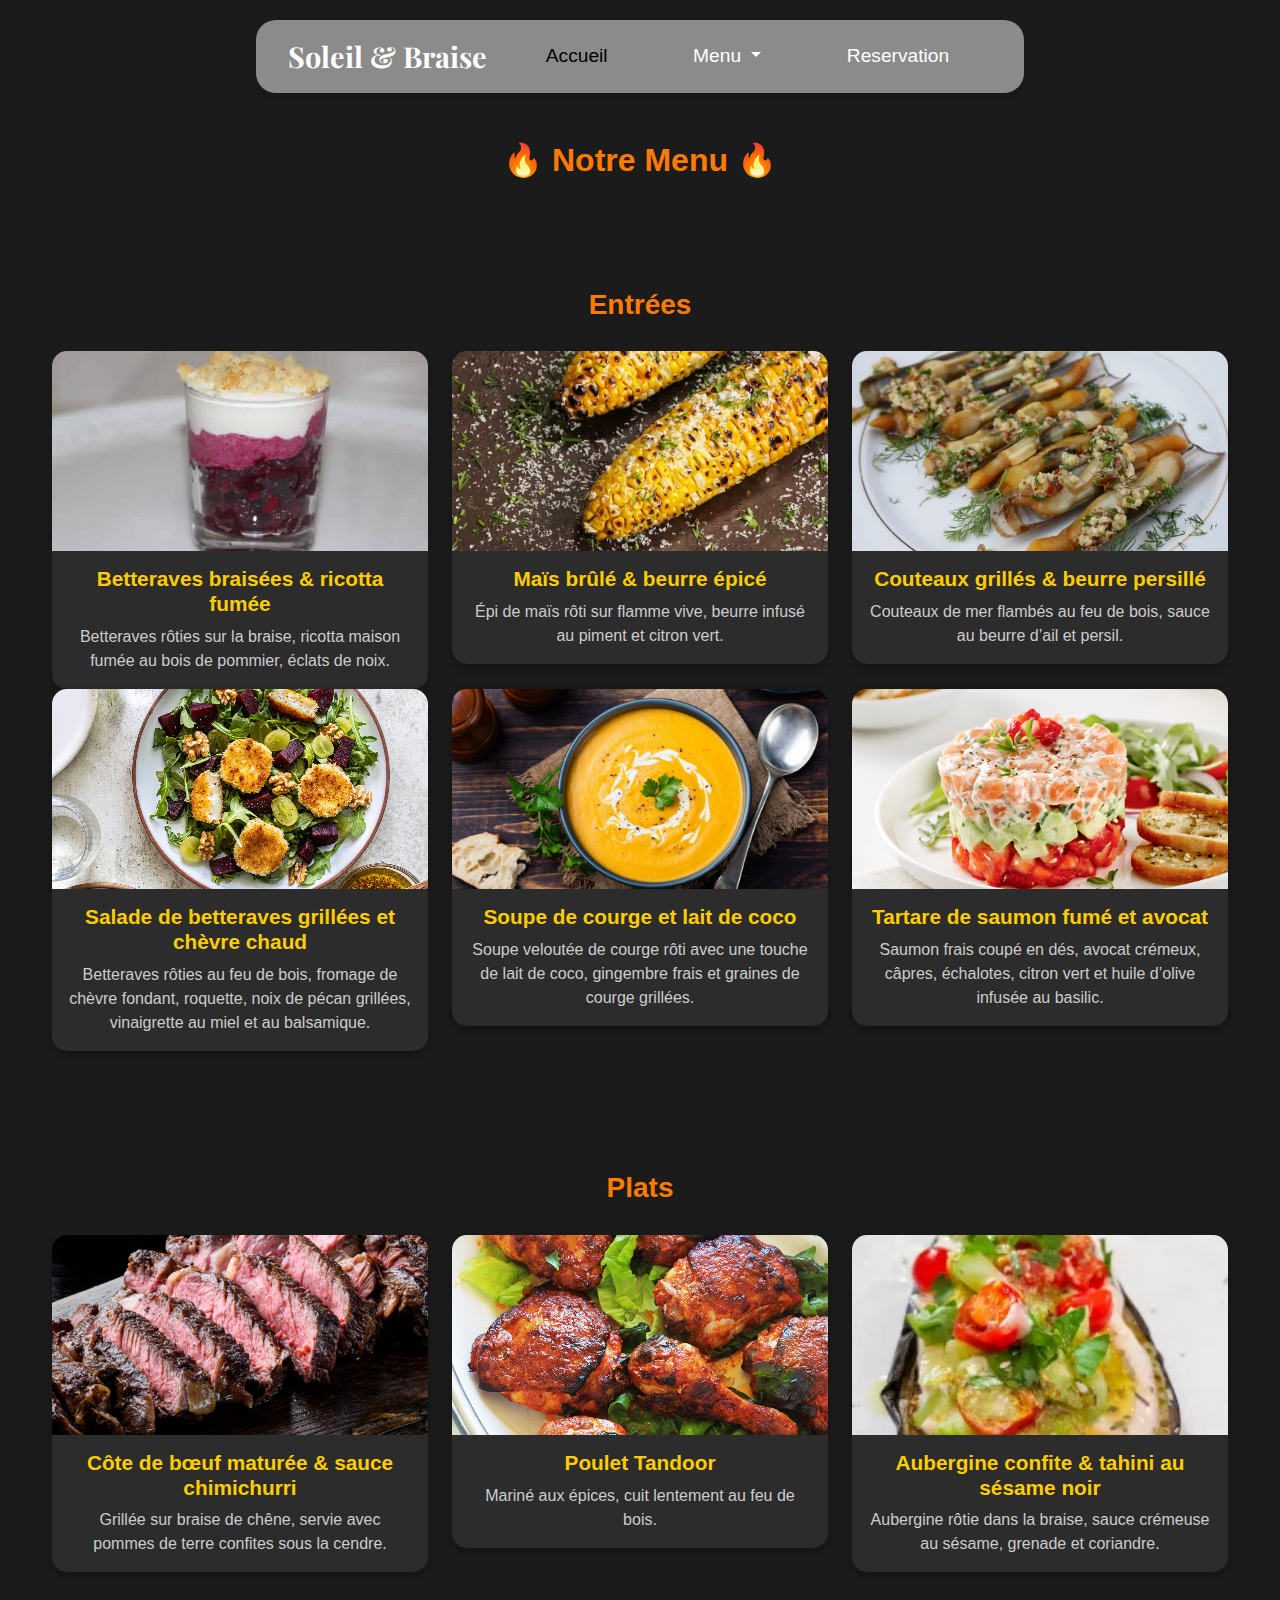
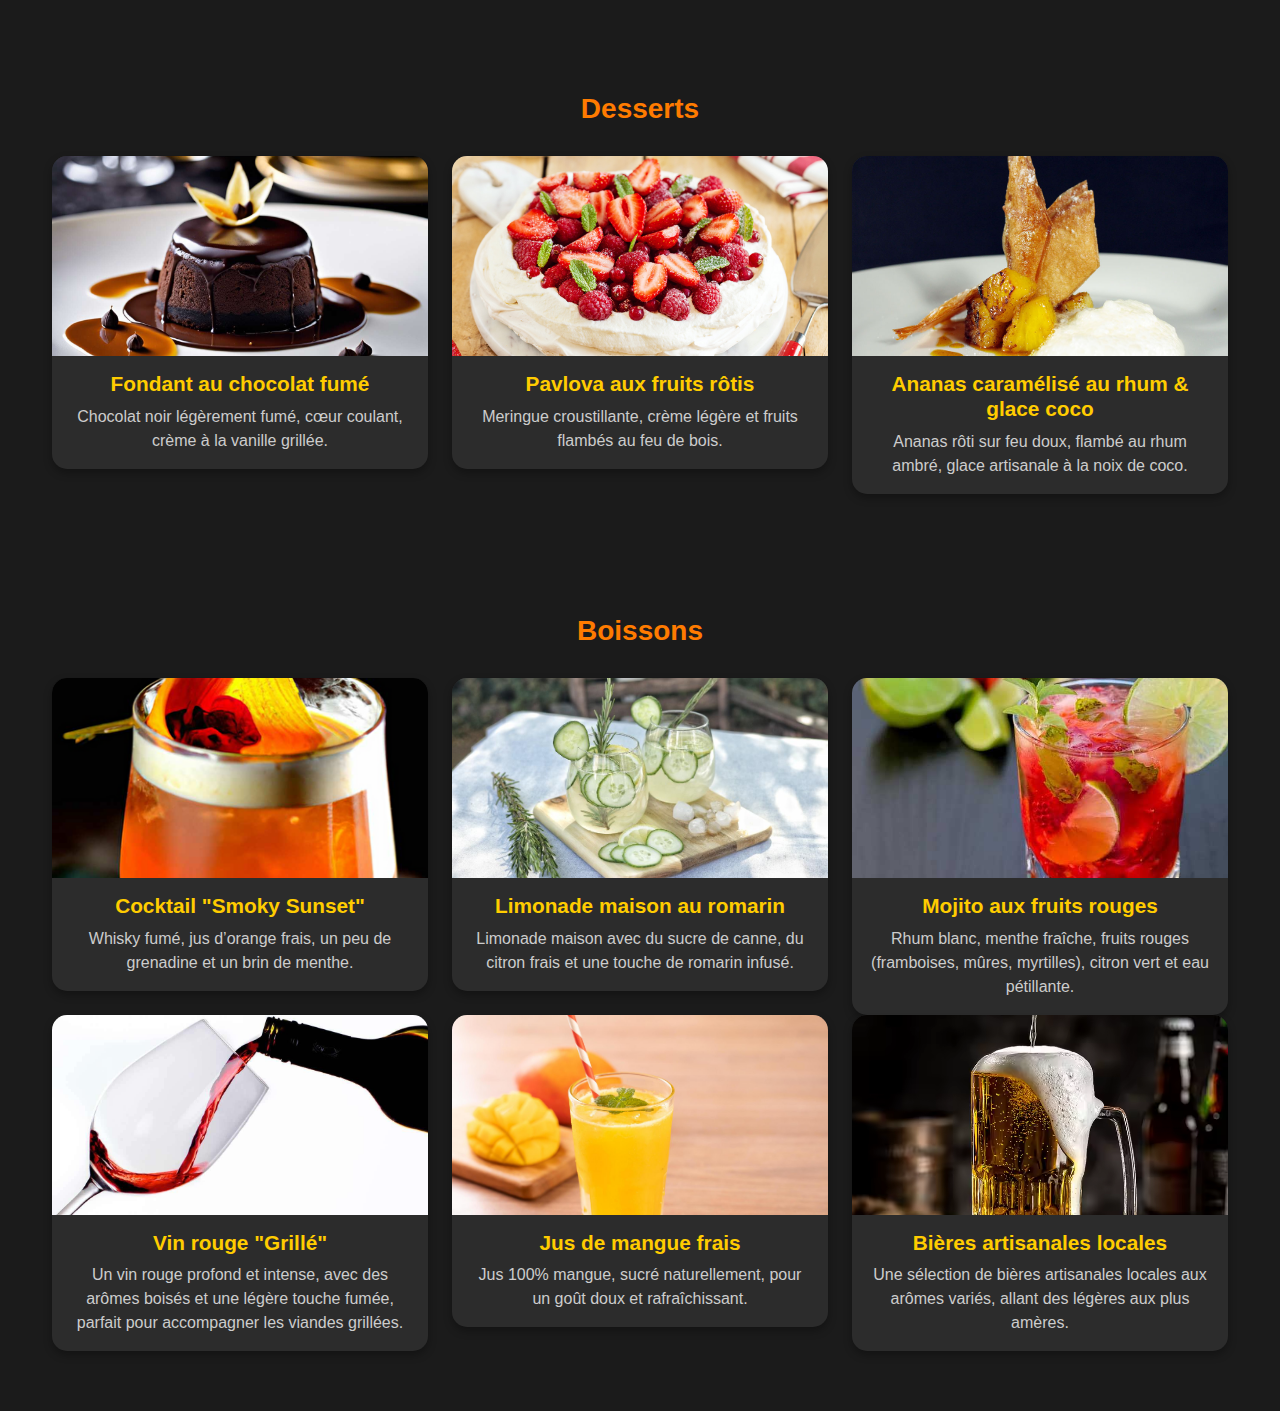
==== commit d32c94ac: "Merge branch 'Entrees'" ====
--- a/src/menu.html
+++ b/src/menu.html
@@ -51,6 +51,7 @@
             <section class="menu-section" id="entrees">
                 <h3>Entrées</h3>
                 <div id="Entrées" class="row">
+
                     <div class="col-md-4">
                         <div class="card text-center">
                             <img src="../assets/img/bettrave.jpg" class="card-img-top" alt="Betteraves braisées">
@@ -60,6 +61,7 @@
                             </div>
                         </div>
                     </div>
+
                     <div class="col-md-4">
                         <div class="card text-center">
                             <img src="../assets/img/mais.avif" class="card-img-top" alt="Maïs brûlé">
@@ -69,6 +71,7 @@
                             </div>
                         </div>
                     </div>
+
                     <div class="col-md-4">
                         <div class="card text-center">
                             <img src="../assets/img/Couteau.webp" class="card-img-top" alt="Couteaux grillés">
@@ -78,13 +81,45 @@
                             </div>
                         </div>
                     </div>
-                </div>
-            </section>
+                    
+                    <div class="col-md-4">
+                        <div class="card text-center">
+                            <img src="../assets/img/salade chevre raisin betterave.jpg" class="card-img-top" alt="Salade de betteraves grillées et chèvre chaud">
+                            <div class="card-body">
+                                <h5 class="card-title">Salade de betteraves grillées et chèvre chaud</h5>
+                                <p class="card-text">Betteraves rôties au feu de bois, fromage de chèvre fondant, roquette, noix de pécan grillées, vinaigrette au miel et au balsamique.</p>
+                            </div>
+                        </div>
+                    </div>
+
+                    <div class="col-md-4">
+                        <div class="card text-center">
+                            <img src="../assets/img/courge.jpg" class="card-img-top" alt="Soupe de courge et lait de coco">
+                            <div class="card-body">
+                                <h5 class="card-title">Soupe de courge et lait de coco</h5>
+                                <p class="card-text">Soupe veloutée de courge rôti avec une touche de lait de coco, gingembre frais et graines de courge grillées.</p>
+                            </div>
+                        </div>
+                    </div>
+
+                    <div class="col-md-4">
+                        <div class="card text-center">
+                            <img src="../assets/img/tartar.jpg" class="card-img-top" alt="Tartare de saumon fumé et avocat">
+                            <div class="card-body">
+                                <h5 class="card-title">Tartare de saumon fumé et avocat</h5>
+                                <p class="card-text">Saumon frais coupé en dés, avocat crémeux, câpres, échalotes, citron vert et huile d’olive infusée au basilic.</p>
+                            </div>
+                        </div>
+                    </div>
+                </div>
+            </section>
+
     
             <!-- Plats -->
             <section class="menu-section" id="plats">
                 <h3>Plats</h3>
                 <div id="Plats" class="row">
+
                     <div class="col-md-4">
                         <div class="card text-center">
                             <img src="../assets/img/cote-de-boeuf.jpeg" class="card-img-top" alt="Côte de bœuf">
@@ -94,6 +129,7 @@
                             </div>
                         </div>
                     </div>
+
                     <div class="col-md-4">
                         <div class="card text-center">
                             <img src="../assets/img/poulet.jpg" class="card-img-top" alt="Poulet Tandoor">
@@ -103,6 +139,7 @@
                             </div>
                         </div>
                     </div>
+
                     <div class="col-md-4">
                         <div class="card text-center">
                             <img src="../assets/img/aubergine.webp" class="card-img-top" alt="Aubergine confite">
@@ -114,10 +151,13 @@
                     </div>
                 </div>
             </section>
+
+
             <!---Desserts-->
             <section class="menu-section" id="desserts">
                 <h3>Desserts</h3>
                 <div id="Desserts" class="row">
+
                     <div class="col-md-4">
                         <div class="card text-center">
                             <img src="../assets/img/fondant.jpg" class="card-img-top" alt="Fondant">
@@ -127,6 +167,7 @@
                             </div>
                         </div>
                     </div>
+
                     <div class="col-md-4">
                         <div class="card text-center">
                             <img src="../assets/img/Pavlova.jpg" class="card-img-top" alt="Pavlova">
@@ -136,6 +177,7 @@
                             </div>
                         </div>
                     </div>
+
                     <div class="col-md-4">
                         <div class="card text-center">
                             <img src="../assets/img/ananas.jpg" class="card-img-top" alt="ananas">
@@ -145,35 +187,72 @@
                             </div>
                         </div>
                     </div>
-
-                    <div class="col-md-4">
-                        <div class="card text-center">
-                            <img src="../assets/img/tartelette-citron.jpg" class="card-img-top" alt="Tartelette au citron meringuée">
-                            <div class="card-body">
-                                <h5 class="card-title">Tartelette au citron meringuée</h5>
-                                <p class="card-text">Pâte sablée, crémeux au citron acidulé, surmontée de meringue dorée.</p>
-                            </div>
-                        </div>
-                    </div>
-                    <div class="col-md-4">
-                        <div class="card text-center">
-                            <img src="../assets/img/creme_brulee.webp" class="card-img-top" alt="Crème brûlée à la vanille de Madagascar">
-                            <div class="card-body">
-                                <h5 class="card-title">Crème brûlée à la vanille de Madagascar</h5>
-                                <p class="card-text">Crème douce parfumée à la vanille, caramélisée à la perfection sur le dessus.</p>
-                            </div>
-                        </div>
-                    </div>
-                    <div class="col-md-4">
-                        <div class="card text-center">
-                            <img src="../assets/img/sorbet-framboise.jpg" class="card-img-top" alt="ananas">
-                            <div class="card-body">
-                                <h5 class="card-title">Sorbet maison à la framboise et éclats de chocolat blanc</h5>
-                                <p class="card-text">Sorbet fruité et rafraîchissant à base de framboises fraîches, accompagné d’éclats de chocolat blanc.
-                                </p>
-                            </div>
-                        </div>
-                    </div>
+                </div>
+            </section>
+
+
+            <!---Boisson-->
+            <section class="menu-section" id="boisson">
+                <h3>Boissons</h3>
+                <div  class="row">
+                    <div class="col-md-4">
+                        <div class="card text-center">
+                            <img src="../assets/img/Whisky_fume.png" class="card-img-top" alt="Cocktail Smoky Sunset">
+                            <div class="card-body">
+                                <h5 class="card-title">Cocktail "Smoky Sunset"</h5>
+                                <p class="card-text">Whisky fumé, jus d’orange frais, un peu de grenadine et un brin de menthe.</p>
+                            </div>
+                        </div>
+                    </div>
+                    <div class="col-md-4">
+                        <div class="card text-center">
+                            <img src="../assets/img/limonade.jpeg" class="card-img-top" alt="Limonade maison au romarin">
+                            <div class="card-body">
+                                <h5 class="card-title">Limonade maison au romarin</h5>
+                                <p class="card-text">Limonade maison avec du sucre de canne, du citron frais et une touche de romarin infusé.</p>
+                            </div>
+                        </div>
+                    </div>
+                    <div class="col-md-4">
+                        <div class="card text-center">
+                            <img src="../assets/img/Mojito.jpg" class="card-img-top" alt="Mojito aux fruits rouges">
+                            <div class="card-body">
+                                <h5 class="card-title">Mojito aux fruits rouges</h5>
+                                <p class="card-text">Rhum blanc, menthe fraîche, fruits rouges (framboises, mûres, myrtilles), citron vert et eau pétillante.</p>
+                            </div>
+                        </div>
+                    </div>
+
+                    <div class="col-md-4">
+                        <div class="card text-center">
+                            <img src="../assets/img/vin.jpg" class="card-img-top" alt="Vin rouge Grillé">
+                            <div class="card-body">
+                                <h5 class="card-title">Vin rouge "Grillé"</h5>
+                                <p class="card-text">Un vin rouge profond et intense, avec des arômes boisés et une légère touche fumée, parfait pour accompagner les viandes grillées.</p>
+                            </div>
+                        </div>
+                    </div>
+
+                    <div class="col-md-4">
+                        <div class="card text-center">
+                            <img src="../assets/img/mangue.jpg" class="card-img-top" alt="Jus de mangue frais">
+                            <div class="card-body">
+                                <h5 class="card-title">Jus de mangue frais</h5>
+                                <p class="card-text">Jus 100% mangue, sucré naturellement, pour un goût doux et rafraîchissant.</p>
+                            </div>
+                        </div>
+                    </div>
+
+                    <div class="col-md-4">
+                        <div class="card text-center">
+                            <img src="../assets/img/biere.avif" class="card-img-top" alt="Bières artisanales locales">
+                            <div class="card-body">
+                                <h5 class="card-title">Bières artisanales locales</h5>
+                                <p class="card-text">Une sélection de bières artisanales locales aux arômes variés, allant des légères aux plus amères.</p>
+                            </div>
+                        </div>
+                    </div>
+
                 </div>
             </section>
         </div>
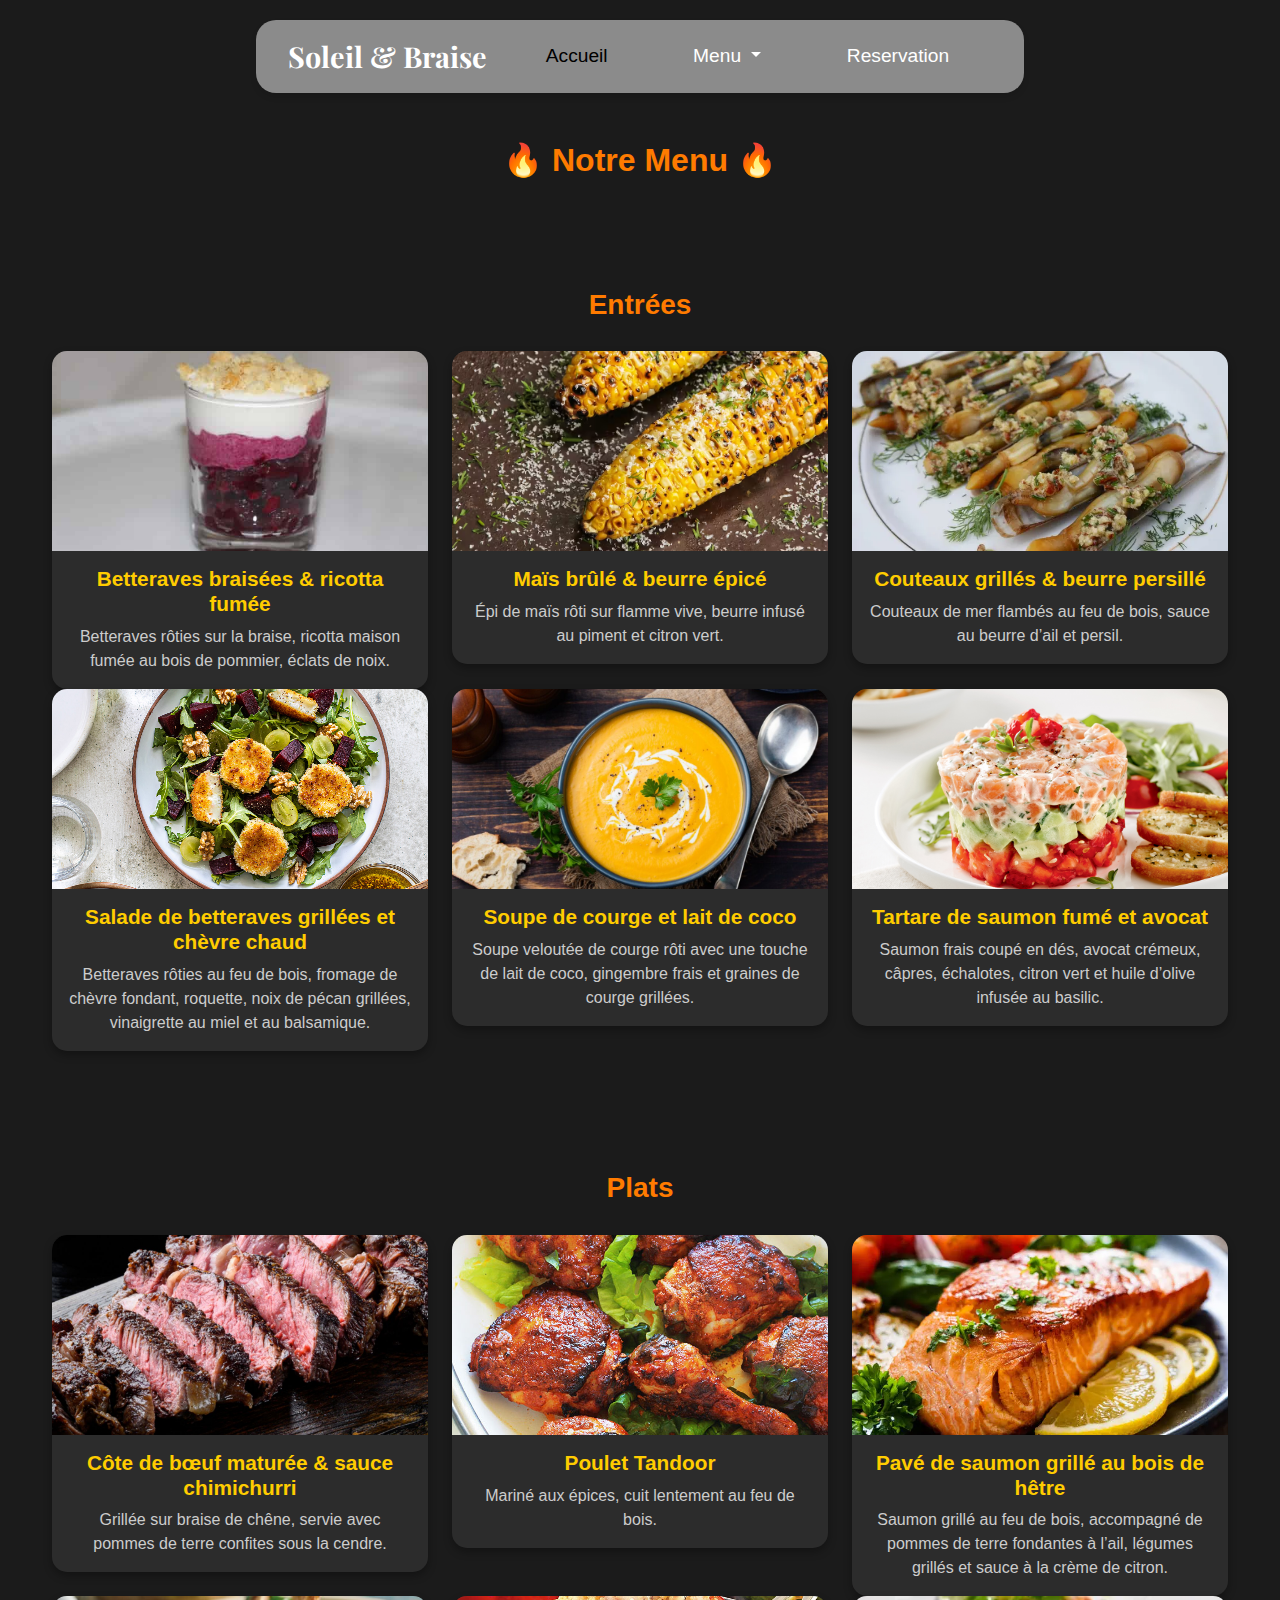
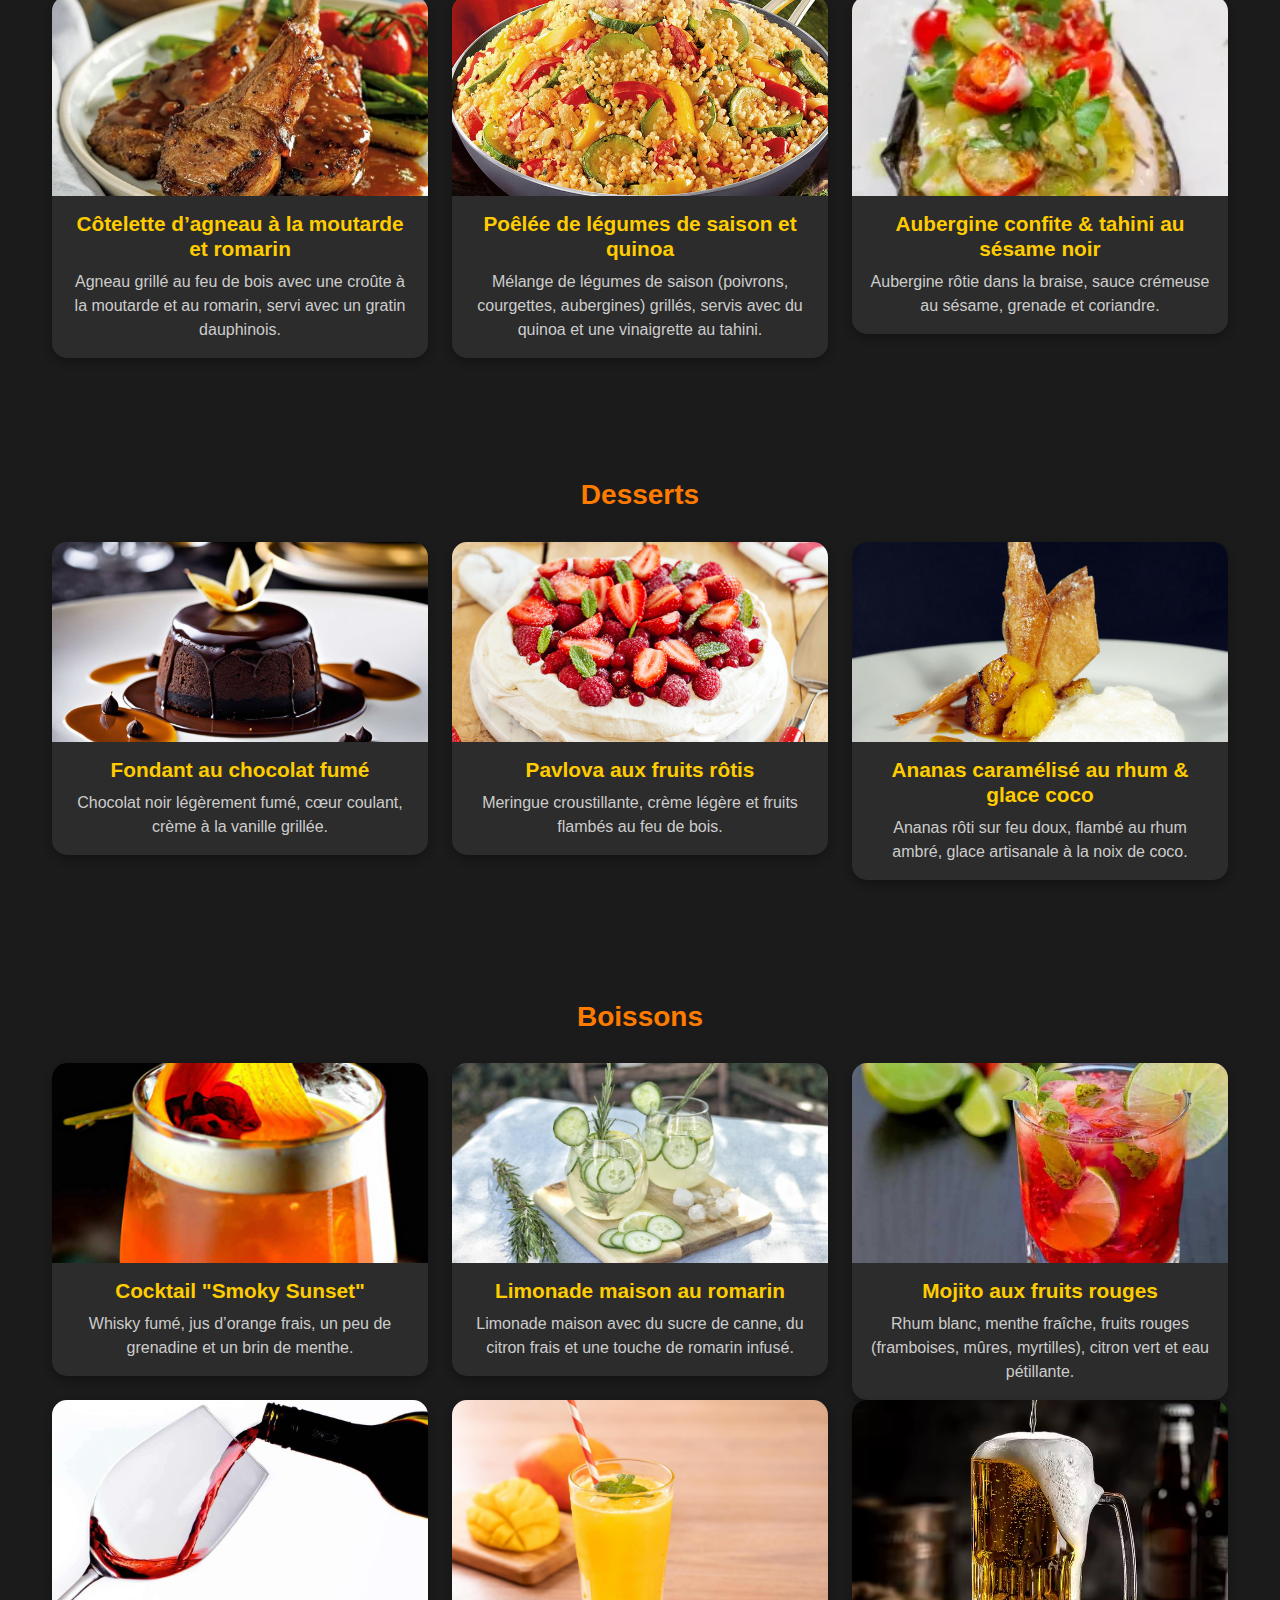
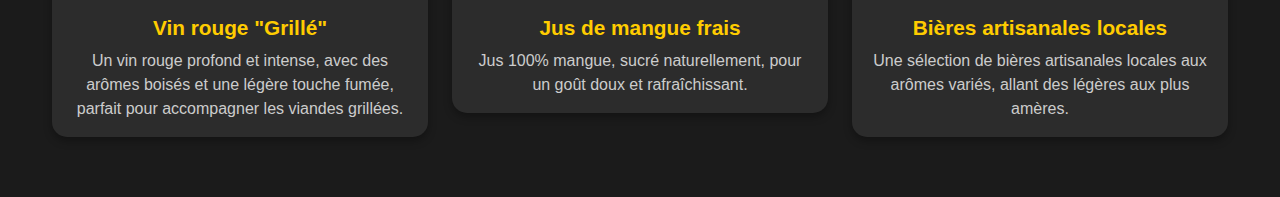
==== commit 2f5cdf72: "Merge branch 'Plats'" ====
--- a/src/menu.html
+++ b/src/menu.html
@@ -142,6 +142,36 @@
 
                     <div class="col-md-4">
                         <div class="card text-center">
+                            <img src="../assets/img/pave_saumon.webp" class="card-img-top" alt="Pavé de saumon grillé au bois de hêtre">
+                            <div class="card-body">
+                                <h5 class="card-title">Pavé de saumon grillé au bois de hêtre</h5>
+                                <p class="card-text">Saumon grillé au feu de bois, accompagné de pommes de terre fondantes à l’ail, légumes grillés et sauce à la crème de citron.</p>
+                            </div>
+                        </div>
+                    </div>
+
+                    <div class="col-md-4">
+                        <div class="card text-center">
+                            <img src="../assets/img/Cotelettes-d-agneau.jpg" class="card-img-top" alt="Côtelette d’agneau à la moutarde et romarin">
+                            <div class="card-body">
+                                <h5 class="card-title">Côtelette d’agneau à la moutarde et romarin</h5>
+                                <p class="card-text">Agneau grillé au feu de bois avec une croûte à la moutarde et au romarin, servi avec un gratin dauphinois.</p>
+                            </div>
+                        </div>
+                    </div>
+
+                    <div class="col-md-4">
+                        <div class="card text-center">
+                            <img src="../assets/img/poelee-legumes-cereales-quinoa.jpg" class="card-img-top" alt="Poêlée de légumes de saison et quinoa">
+                            <div class="card-body">
+                                <h5 class="card-title">Poêlée de légumes de saison et quinoa</h5>
+                                <p class="card-text">Mélange de légumes de saison (poivrons, courgettes, aubergines) grillés, servis avec du quinoa et une vinaigrette au tahini.</p>
+                            </div>
+                        </div>
+                    </div>
+
+                    <div class="col-md-4">
+                        <div class="card text-center">
                             <img src="../assets/img/aubergine.webp" class="card-img-top" alt="Aubergine confite">
                             <div class="card-body">
                                 <h5 class="card-title">Aubergine confite & tahini au sésame noir</h5>
@@ -149,6 +179,7 @@
                             </div>
                         </div>
                     </div>
+
                 </div>
             </section>
 
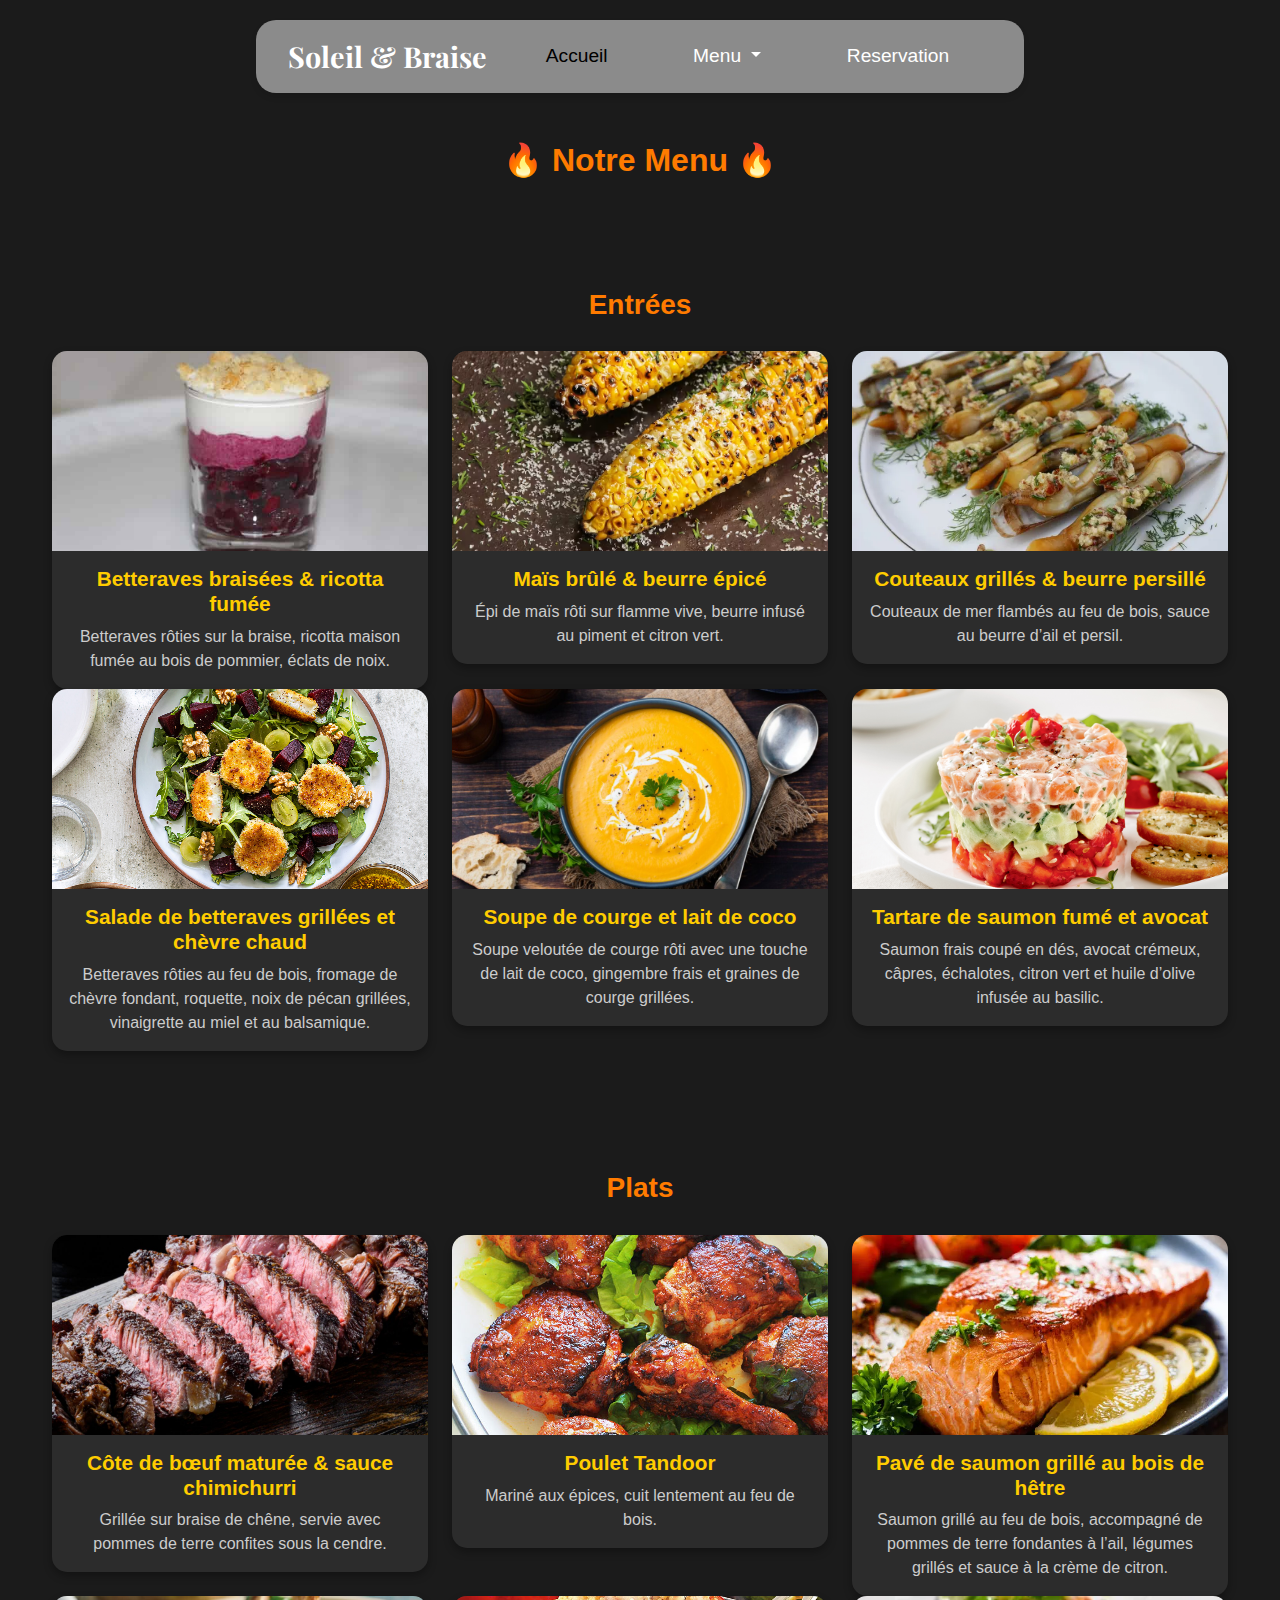
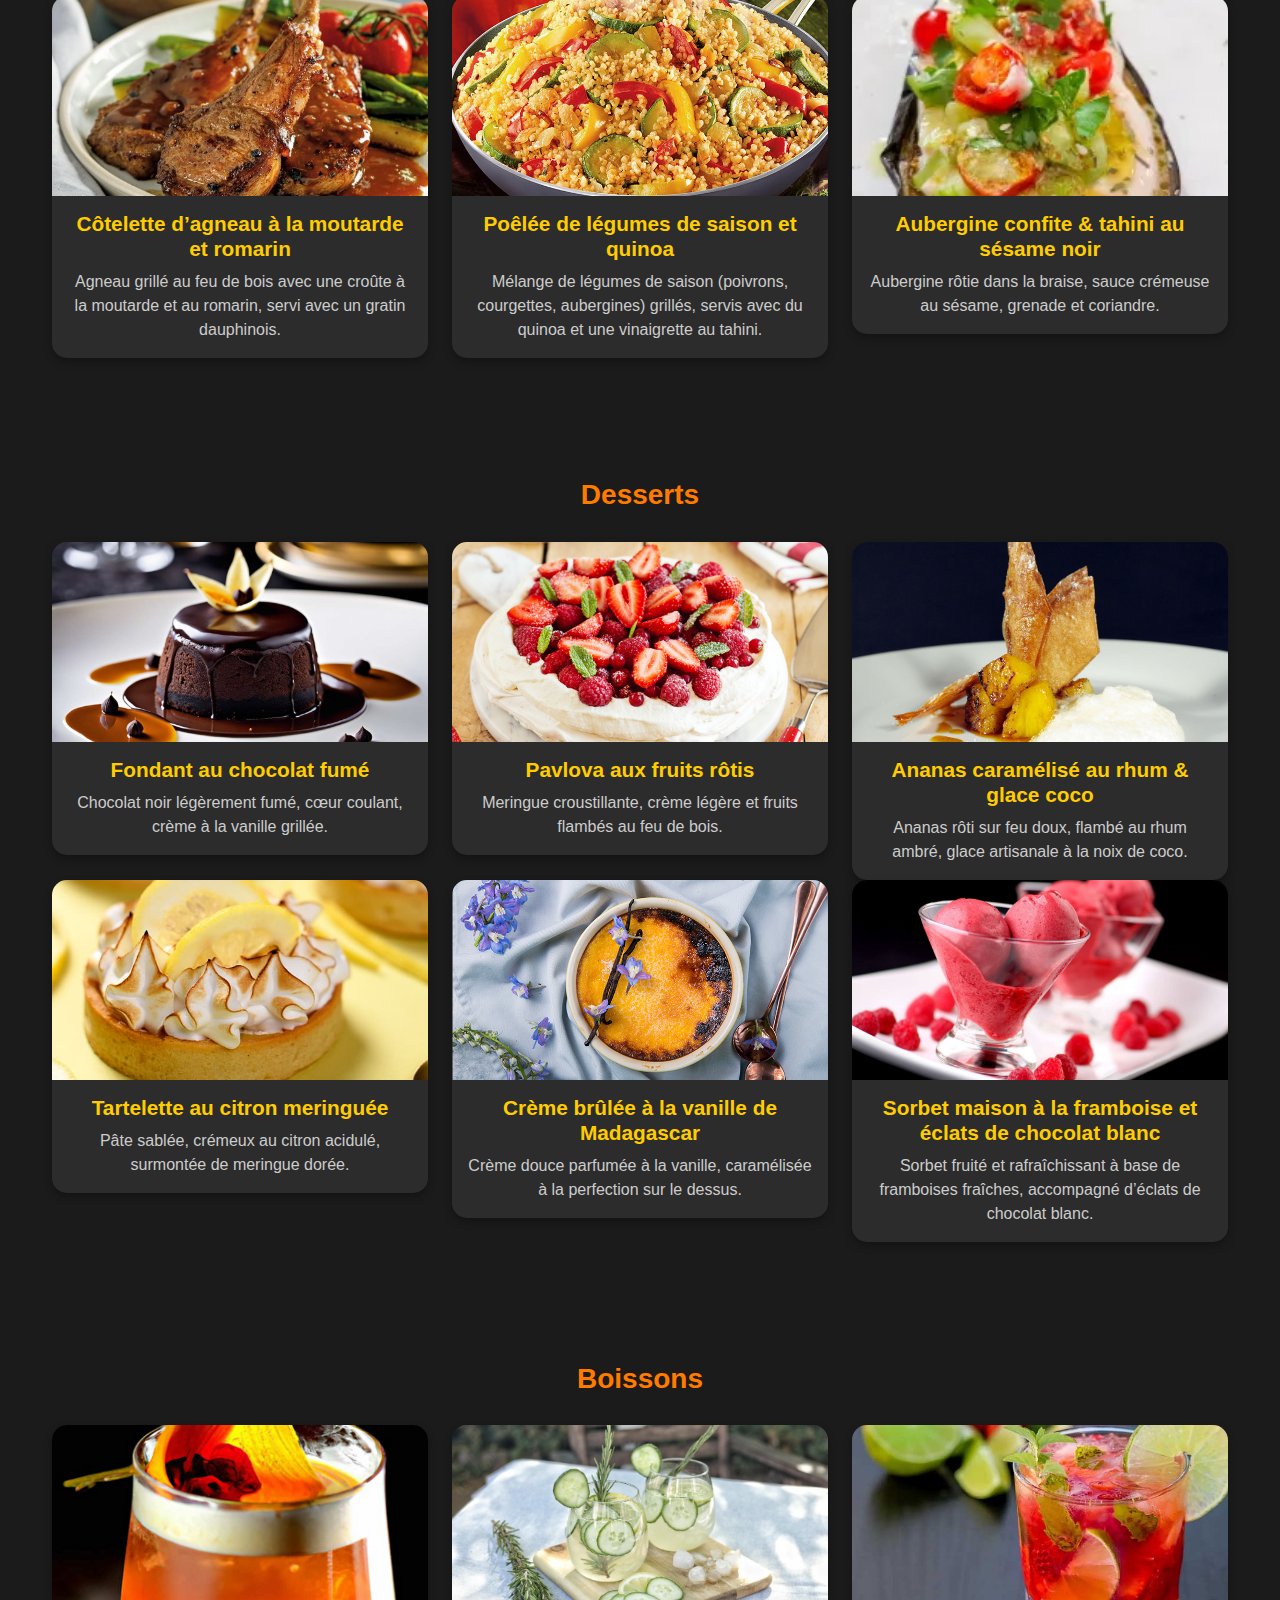
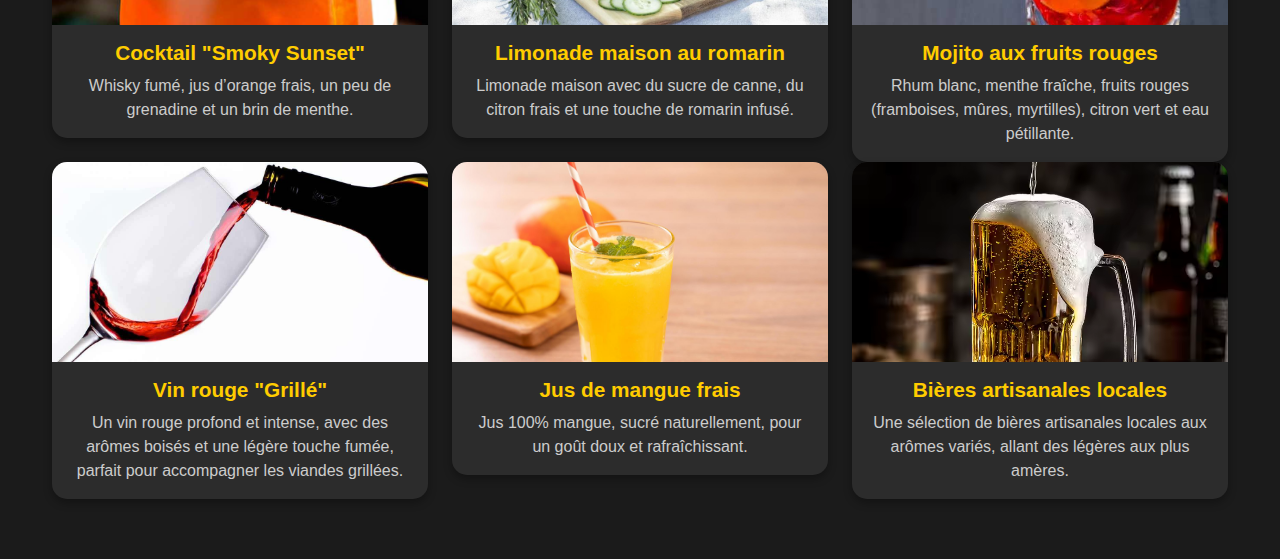
==== commit 2f27010e: "Merge branch 'Dessert'" ====
--- a/src/menu.html
+++ b/src/menu.html
@@ -218,6 +218,35 @@
                             </div>
                         </div>
                     </div>
+
+                    <div class="col-md-4">
+                        <div class="card text-center">
+                            <img src="../assets/img/tartelette-citron.jpg" class="card-img-top" alt="Tartelette au citron meringuée">
+                            <div class="card-body">
+                                <h5 class="card-title">Tartelette au citron meringuée</h5>
+                                <p class="card-text">Pâte sablée, crémeux au citron acidulé, surmontée de meringue dorée.</p>
+                            </div>
+                        </div>
+                    </div>
+                    <div class="col-md-4">
+                        <div class="card text-center">
+                            <img src="../assets/img/creme_brulee.webp" class="card-img-top" alt="Crème brûlée à la vanille de Madagascar">
+                            <div class="card-body">
+                                <h5 class="card-title">Crème brûlée à la vanille de Madagascar</h5>
+                                <p class="card-text">Crème douce parfumée à la vanille, caramélisée à la perfection sur le dessus.</p>
+                            </div>
+                        </div>
+                    </div>
+                    <div class="col-md-4">
+                        <div class="card text-center">
+                            <img src="../assets/img/sorbet-framboise.jpg" class="card-img-top" alt="ananas">
+                            <div class="card-body">
+                                <h5 class="card-title">Sorbet maison à la framboise et éclats de chocolat blanc</h5>
+                                <p class="card-text">Sorbet fruité et rafraîchissant à base de framboises fraîches, accompagné d’éclats de chocolat blanc.
+                                </p>
+                            </div>
+                        </div>
+                    </div>
                 </div>
             </section>
 
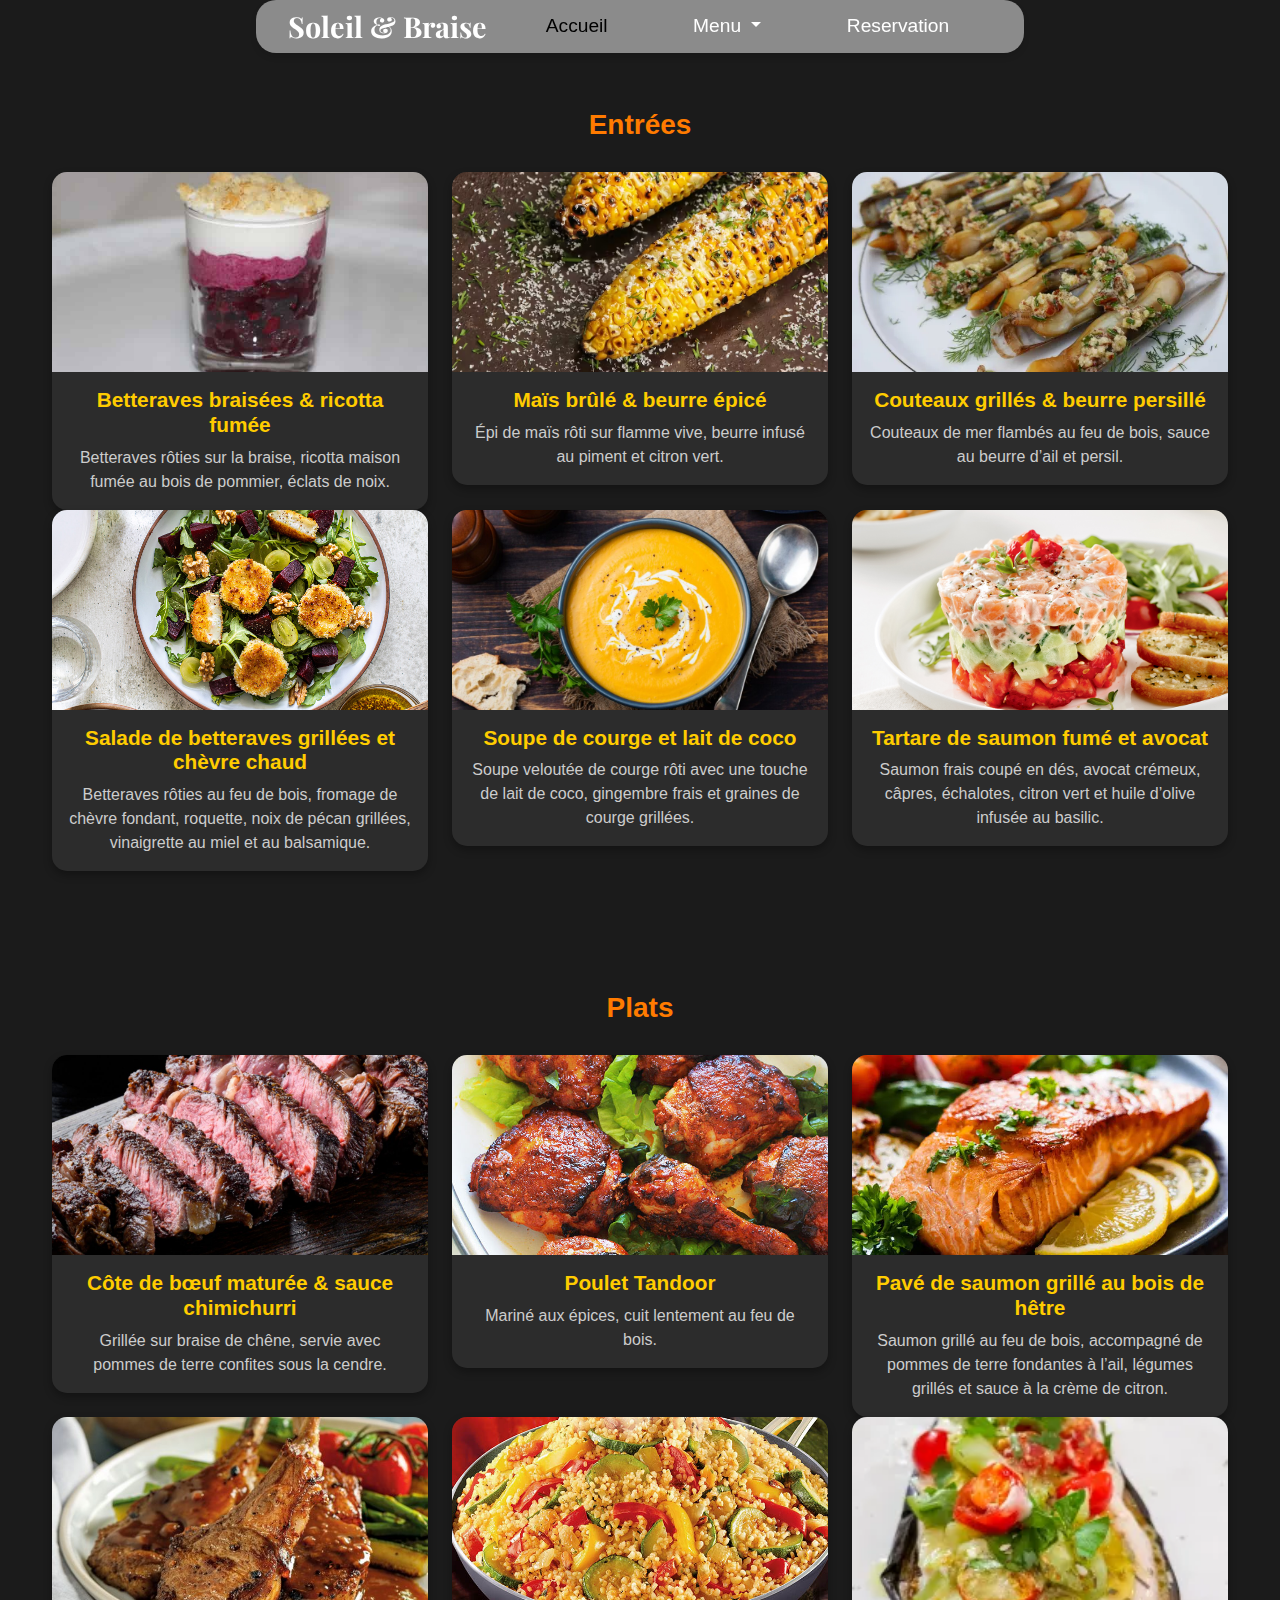
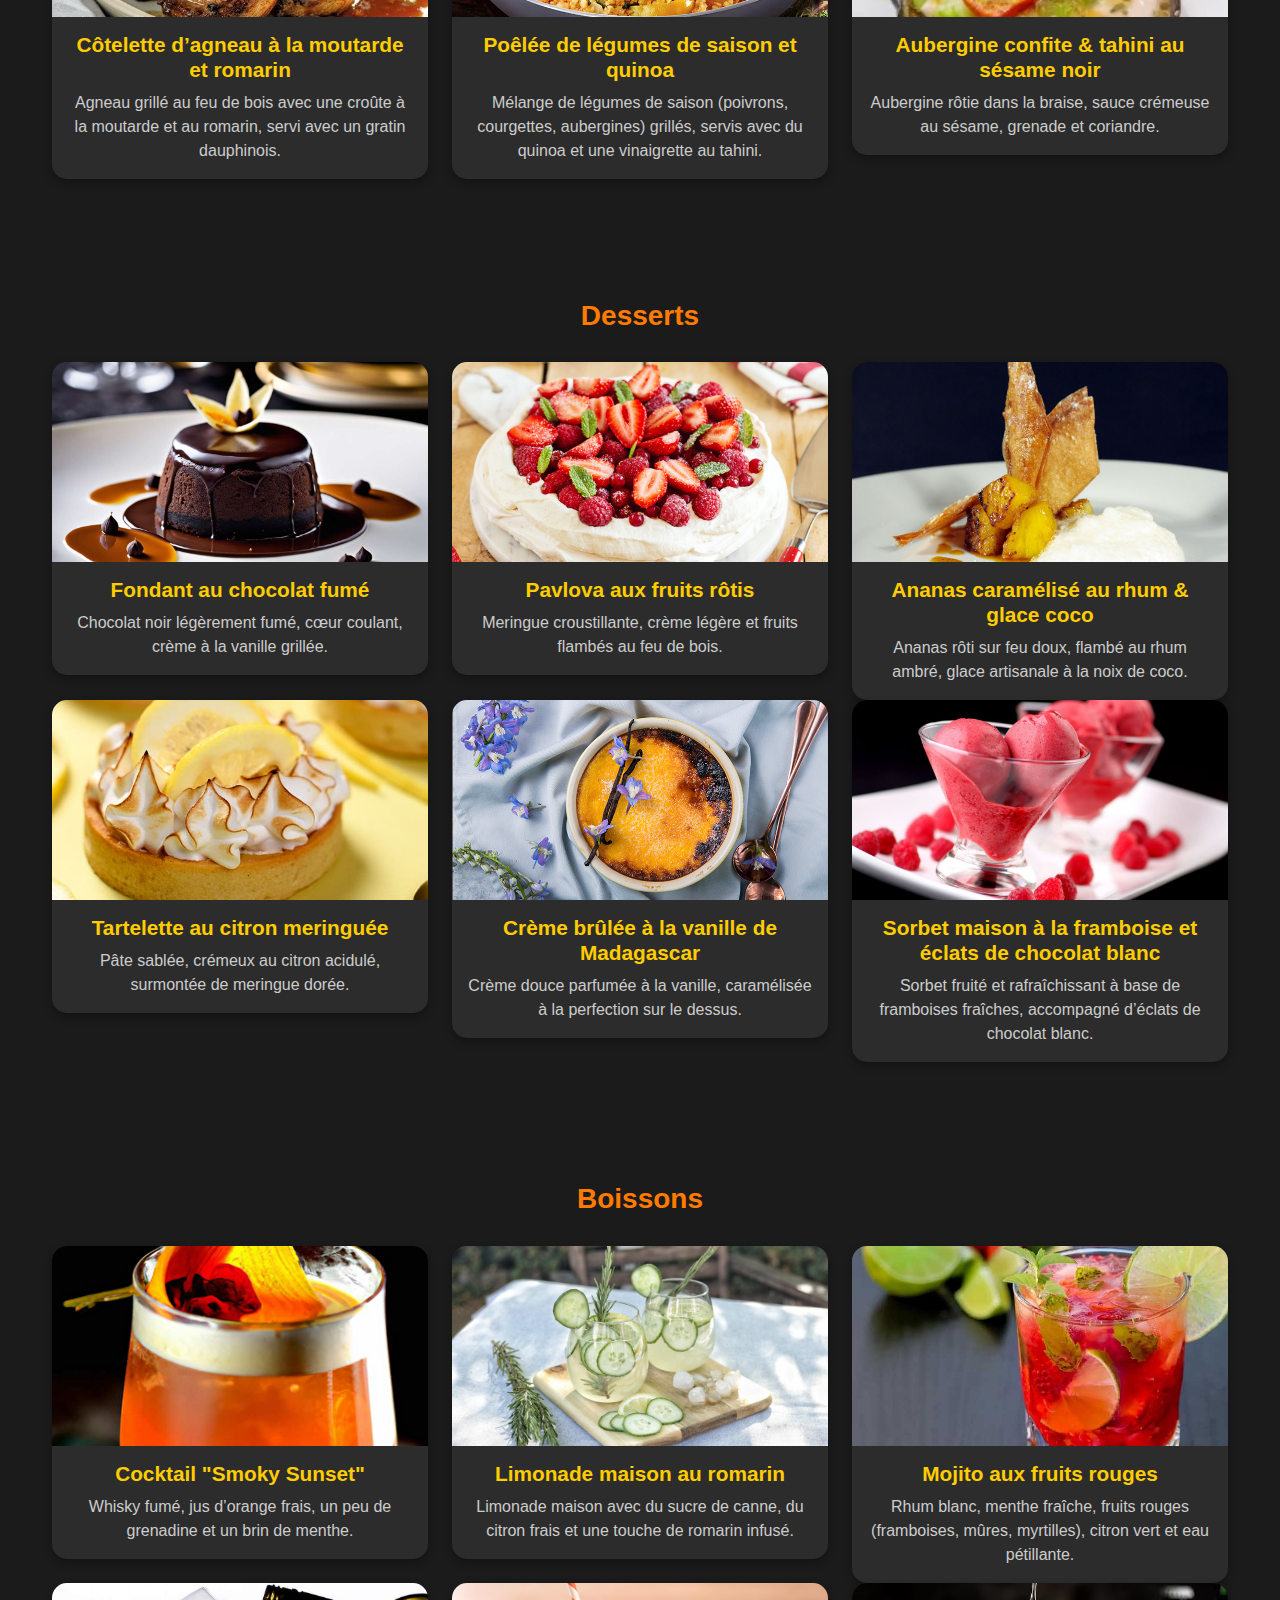
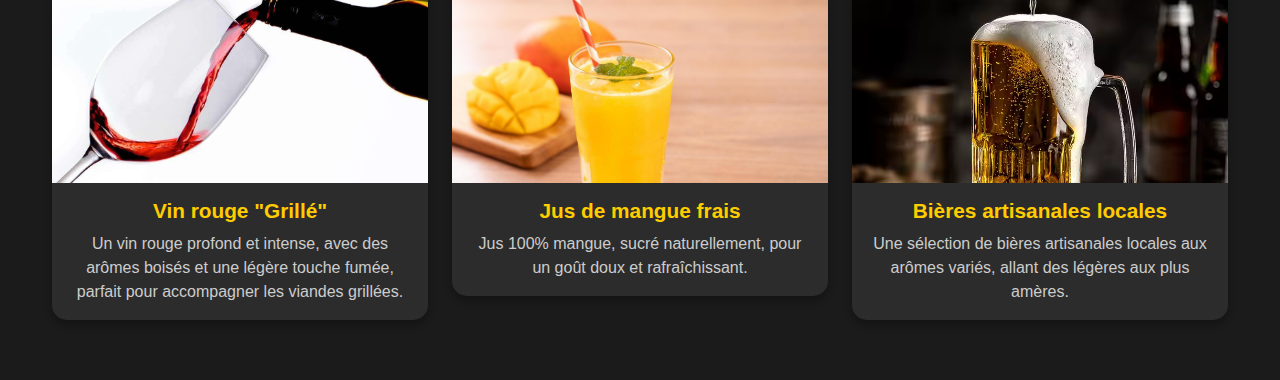
==== commit 85c96487: "fix: :art: Nav bar fix et de la bonne taille" ====
--- a/src/menu.html
+++ b/src/menu.html
@@ -11,7 +11,7 @@
 </head>
 <body>
     <header >
-        <nav class="navbar navbar-expand-lg bg-body-tertiary custom-navbar">
+        <nav class="navbar navbar-expand-lg fixed-top bg-body-tertiary custom-navbar">
             <div class="container-fluid">
               <a class="navbar-brand" href="#">Soleil & Braise</a>
               <button class="navbar-toggler" type="button" data-bs-toggle="collapse" data-bs-target="#navbarNav" aria-controls="navbarNav" aria-expanded="false" aria-label="Toggle navigation">
@@ -45,7 +45,7 @@
     <main>
 
         <div class="container mt-5">
-            <h2 class="text-center mb-5">🔥 Notre Menu 🔥</h2>
+                
     
             <!-- Entrées -->
             <section class="menu-section" id="entrees">
--- a/assets/css/style.css
+++ b/assets/css/style.css
@@ -3,11 +3,10 @@
 .custom-navbar {
     background-color: #8B8B8B !important;
     
-    
     width: 60%; 
-    margin: 20px auto; 
+    margin: 0 auto; 
     border-radius: 20px; 
-    padding: 10px 20px;
+    padding: 0 20px;
     box-shadow: 0px 4px 6px rgba(0, 0, 0, 0.1); 
     background-color: rgba(255, 255, 255, 0.9); 
     
